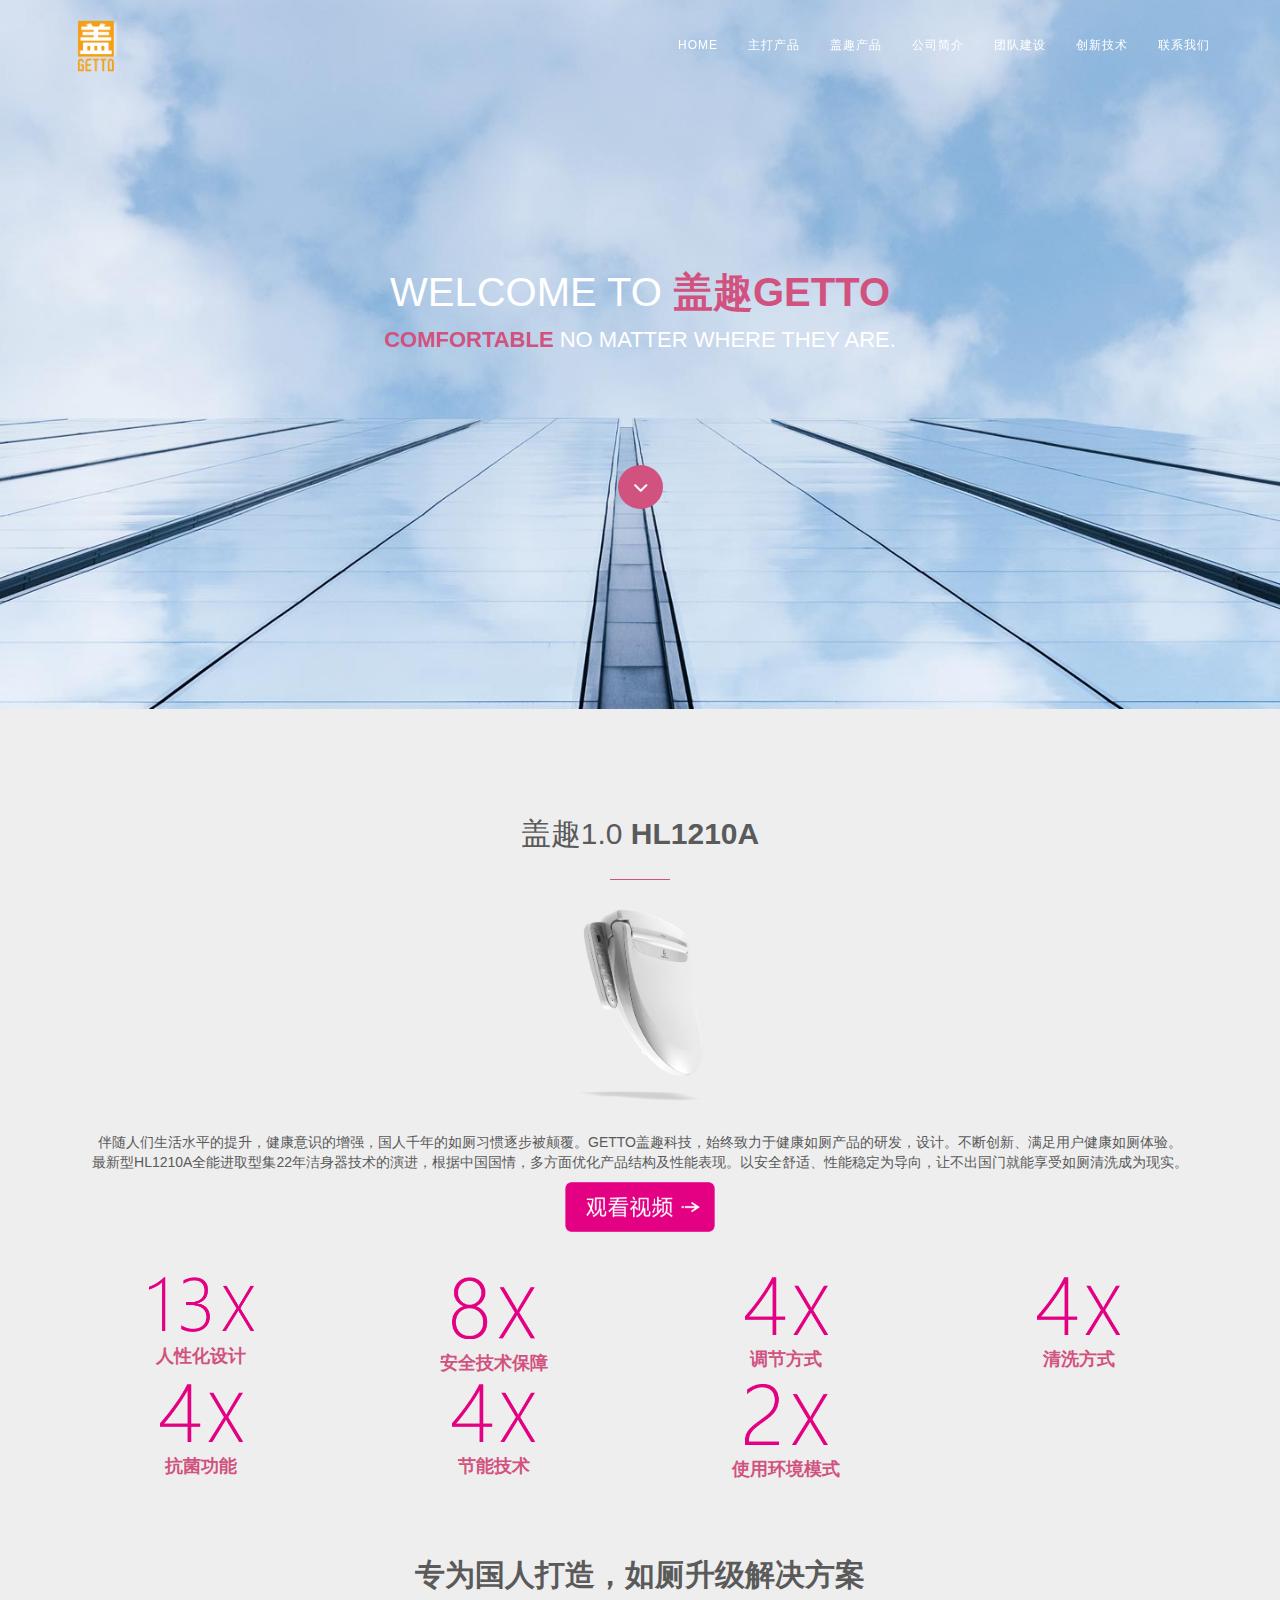
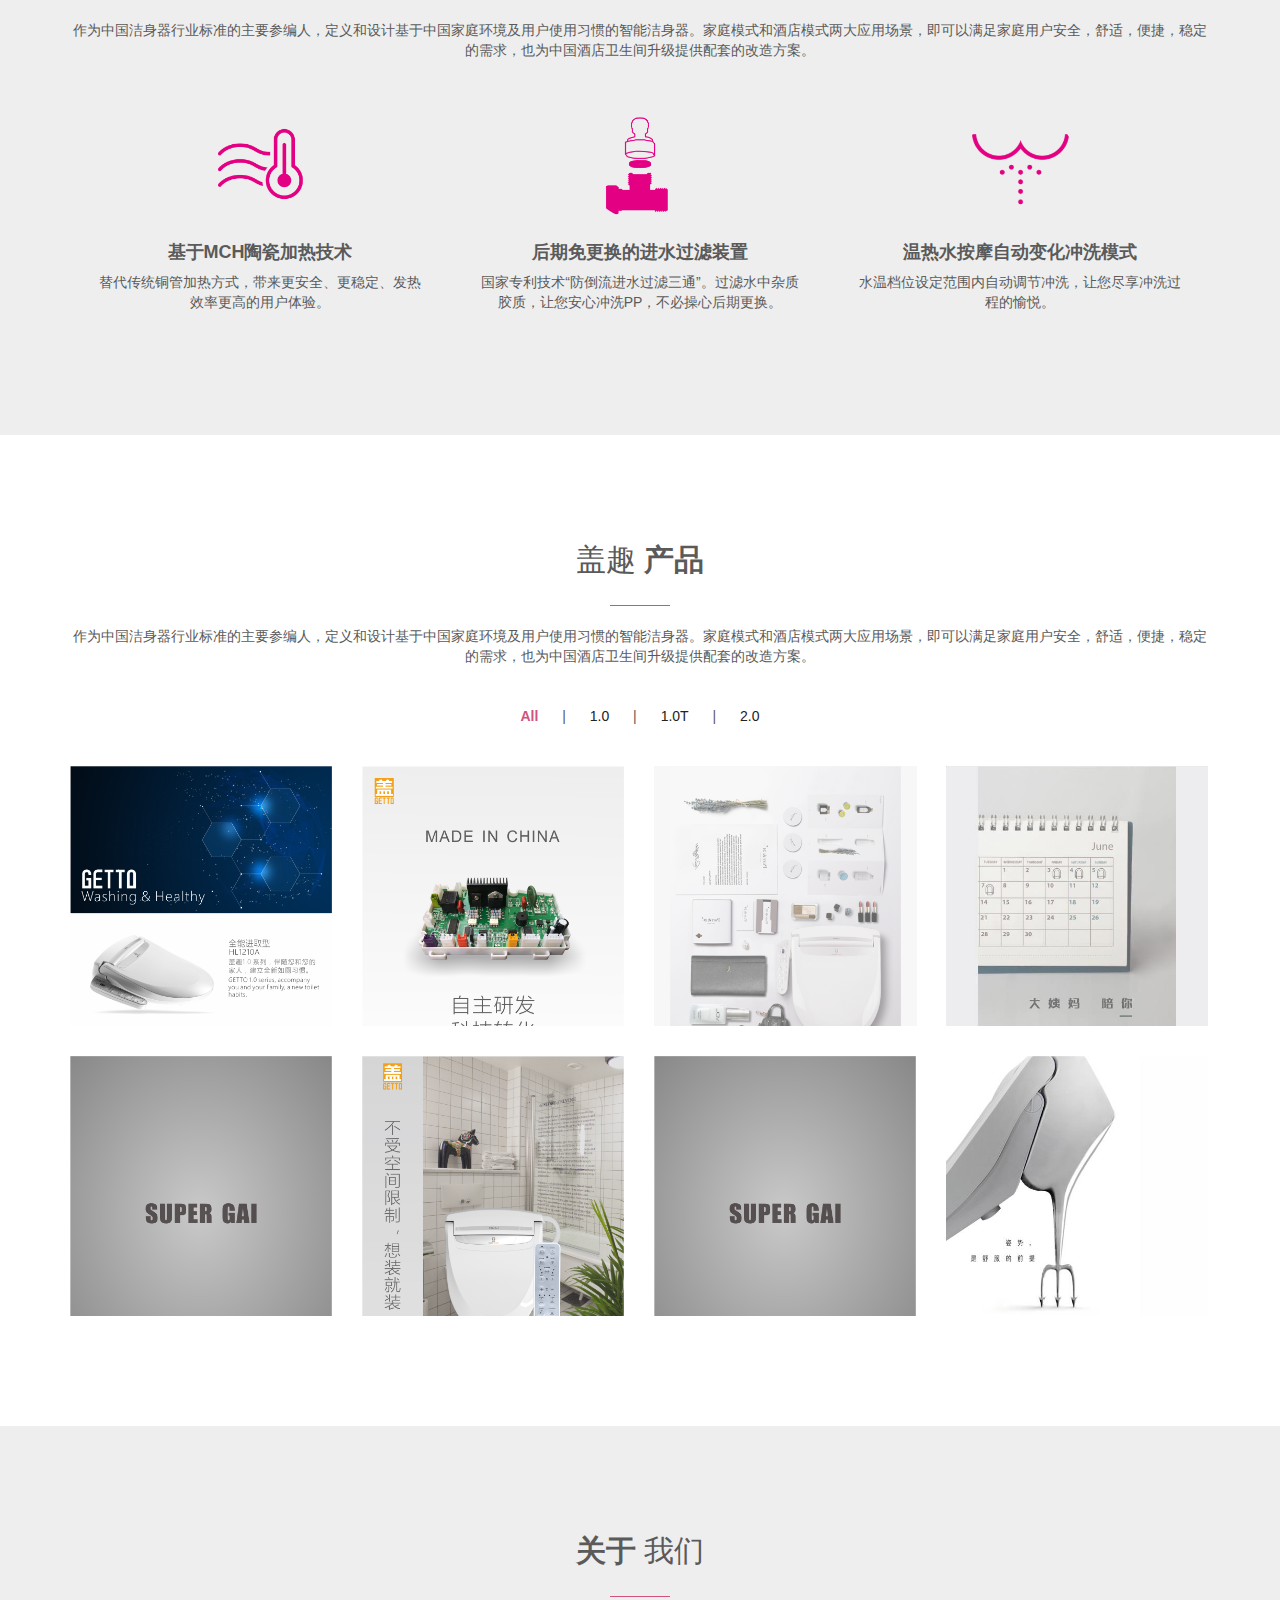
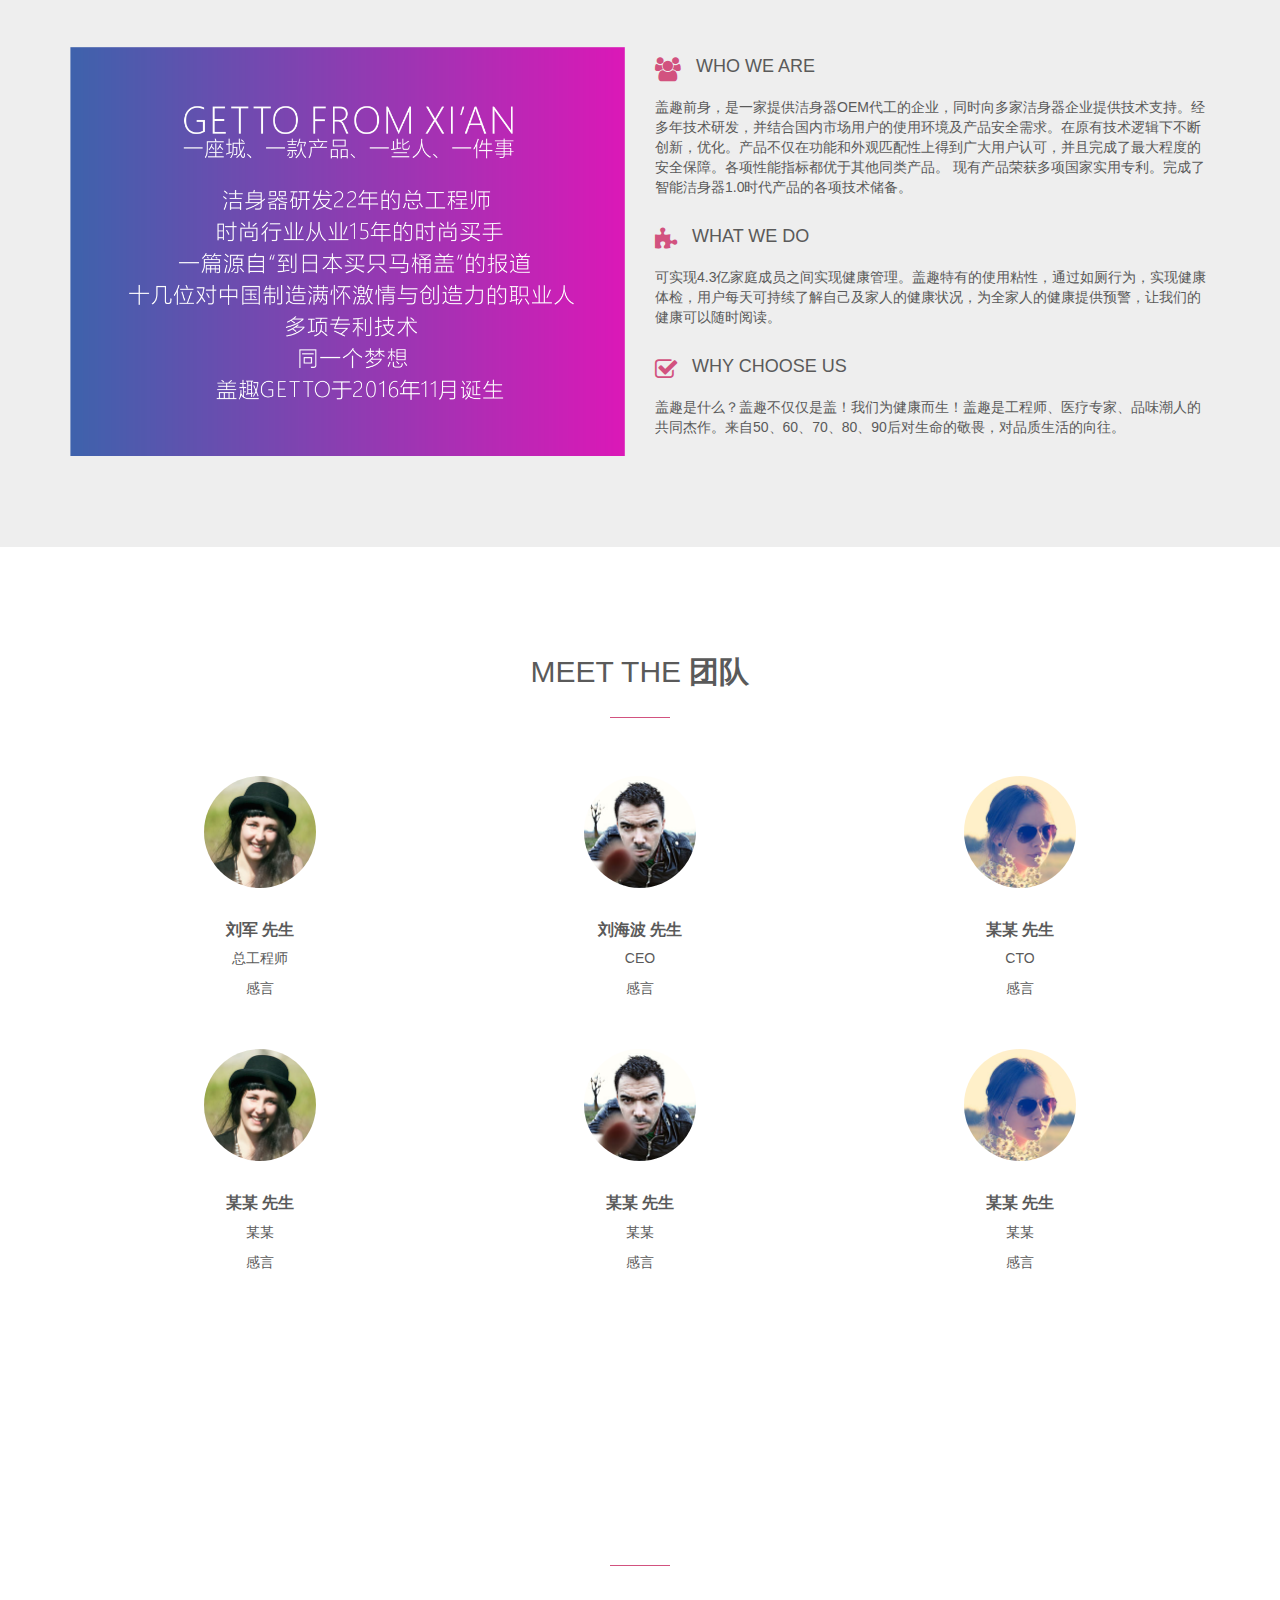
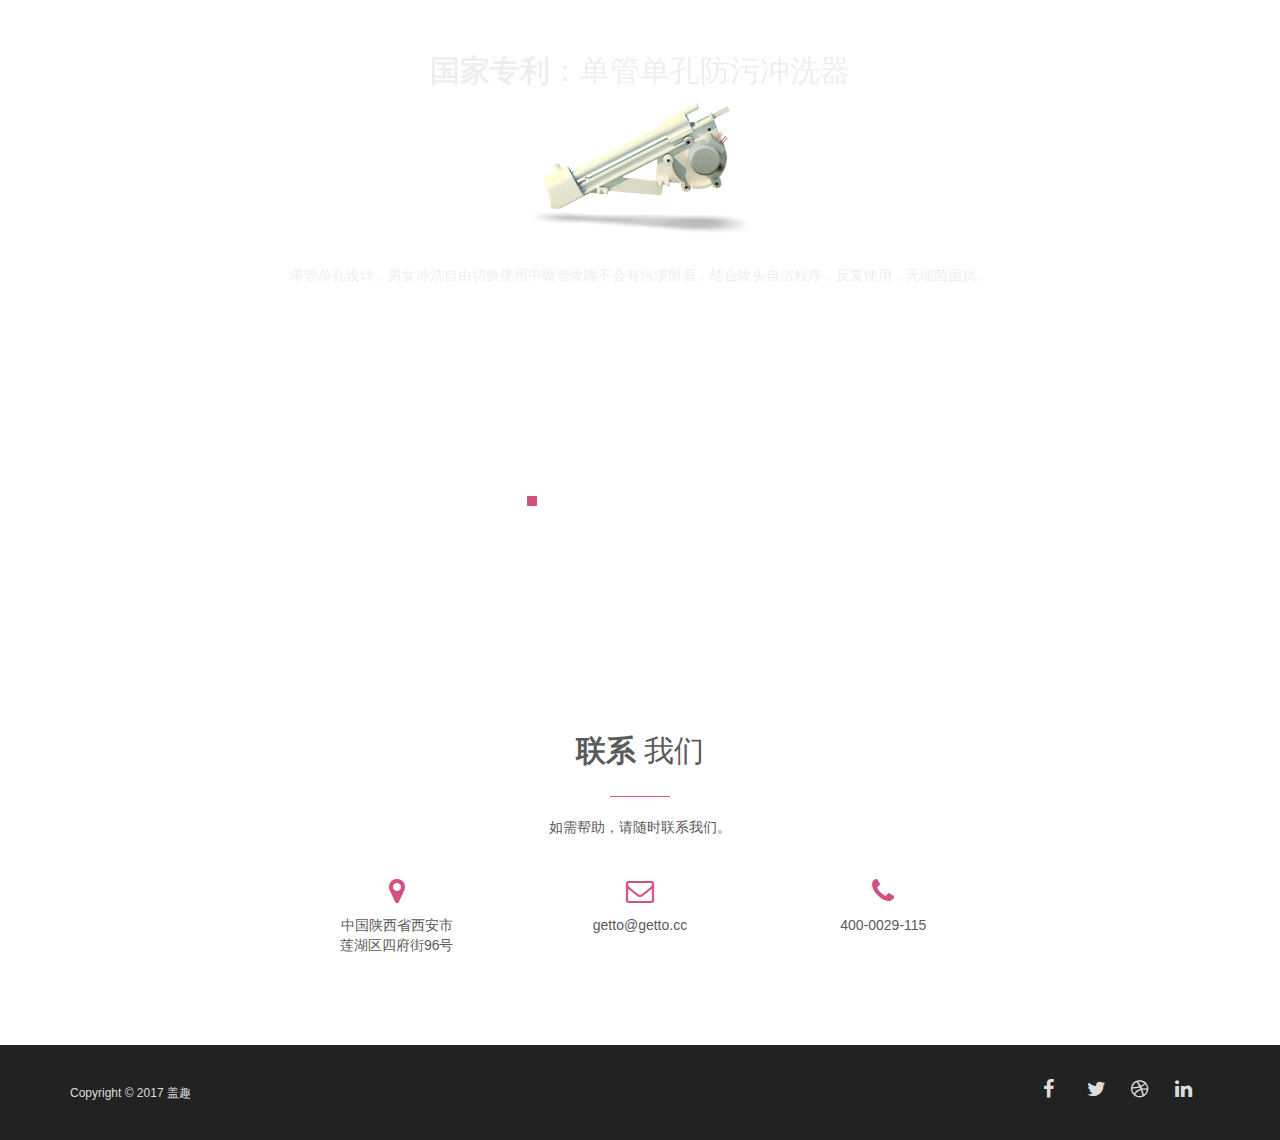
==== index.html @ 6293b96c "提交页面程序" ====
<!DOCTYPE html>
<html lang="en">
<head>
<meta charset="utf-8">
<meta name="viewport" content="width=device-width, initial-scale=1">
<title>盖趣GETTO</title>
<meta name="description" content="">
<meta name="author" content="">

<!-- Favicons
    ================================================== -->
<link rel="shortcut icon" href="img/favicon.ico" type="image/x-icon">
<link rel="apple-touch-icon" href="img/apple-touch-icon.png">
<link rel="apple-touch-icon" sizes="72x72" href="img/apple-touch-icon-72x72.png">
<link rel="apple-touch-icon" sizes="114x114" href="img/apple-touch-icon-114x114.png">

<!-- Bootstrap -->
<link rel="stylesheet" type="text/css"  href="css/bootstrap.css">
<link rel="stylesheet" type="text/css" href="fonts/font-awesome/css/font-awesome.css">

<!-- Slider
    ================================================== -->
<link href="css/owl.carousel.css" rel="stylesheet" media="screen">
<link href="css/owl.theme.css" rel="stylesheet" media="screen">

<!-- Stylesheet
    ================================================== -->
<link rel="stylesheet" type="text/css"  href="css/style.css">
<link rel="stylesheet" type="text/css" href="css/responsive.css">
<link rel="stylesheet" type="text/css" href="css/prettyPhoto.css">
<script type="text/javascript" src="js/modernizr.custom.js"></script>

<!-- HTML5 shim and Respond.js for IE8 support of HTML5 elements and media queries -->
<!-- WARNING: Respond.js doesn't work if you view the page via file:// -->
<!--[if lt IE 9]>
      <script src="https://oss.maxcdn.com/html5shiv/3.7.2/html5shiv.min.js"></script>
      <script src="https://oss.maxcdn.com/respond/1.4.2/respond.min.js"></script>
    <![endif]-->
</head>
<body>
<!-- Navigation
    ==========================================-->
<nav id="menu" class="navbar navbar-default navbar-fixed-top">
  <div class="container"> 
    <!-- Brand and toggle get grouped for better mobile display -->
    <div class="navbar-header">
      <button type="button" class="navbar-toggle collapsed" data-toggle="collapse" data-target="#bs-example-navbar-collapse-1"> <span class="sr-only">Toggle navigation</span> <span class="icon-bar"></span> <span class="icon-bar"></span> <span class="icon-bar"></span> </button>
      <a style="display:inline-block;" href="index.html"><img src="img/logo.png" class="img-responsive" height="60" width="56" ></a></div>
    
    <!-- Collect the nav links, forms, and other content for toggling -->
    <div class="collapse navbar-collapse" id="bs-example-navbar-collapse-1">
      <ul class="nav navbar-nav navbar-right">
        <li><a href="#home" class="page-scroll">Home</a></li>
        <li><a href="#services-section" class="page-scroll">主打产品</a></li>
        <li><a href="#works-section" class="page-scroll">盖趣产品</a></li>
        <li><a href="#about-section" class="page-scroll">公司简介</a></li>
        <li><a href="#team-section" class="page-scroll">团队建设</a></li>
        <li><a href="#testimonials-section" class="page-scroll">创新技术</a></li>
        <li><a href="#contact-section" class="page-scroll">联系我们</a></li>
      </ul>
    </div>
    <!-- /.navbar-collapse --> 
  </div>
  <!-- /.container-fluid --> 
</nav>

<!-- Header -->
<header class="text-center" name="home">
  <div class="intro-text">
    <h1>Welcome to <strong><span class="color">盖趣GETTO</span></strong></h1>
    <p><strong><span class="color">COMFORTABLE</span></strong> NO MATTER WHERE THEY ARE.</p>
    <a href="#services-section" class="fa fa-angle-down page-scroll"> </a> </div>
</header>

<!-- Services Section -->
<div id="services-section" class="text-center">
  <div class="container">
    <div class="section-title center">
      <h2>盖趣1.0 <strong>HL1210A</strong></h2>
      <hr>
      <img src="img/HL210A.png" style="text-align:center" width="150">
      <div class="clearfix"></div>
    </div>
    <div>
    <p>伴随人们生活水平的提升，健康意识的增强，国人千年的如厕习惯逐步被颠覆。GETTO盖趣科技，始终致力于健康如厕产品的研发，设计。不断创新、满足用户健康如厕体验。<br>最新型HL1210A全能进取型集22年洁身器技术的演进，根据中国国情，多方面优化产品结构及性能表现。以安全舒适、性能稳定为导向，让不出国门就能享受如厕清洗成为现实。
    </p>
    <a style="display:inline-block;" href="index.html"><img src="img/video.png" class="img-responsive" width="150" ></a>
    </div>
    <div class="space"></div>
    <div class="row">
      <div class="col-md-3 col-sm-6 col-xs-6 service">
        <a style="display:inline-block;" href="hl1210.html#humanized-section">
          <img src="img/point/13X.png" class="img-responsive"  height="100" width="105">
        </a>
        <h4 class="color"><strong>人性化设计</strong></h4>
      </div>
      <div class="col-md-3 col-sm-6 col-xs-6 service">
        <a style="display:inline-block;" href="hl1210.html#security-section">
          <img src="img/point/8X.png" class="img-responsive"  height="80" width="83">
        </a>
        <h4 class="color"><strong>安全技术保障</strong></h4>
      </div>
      <div class="col-md-3 col-sm-6 col-xs-6 service">
        <a style="display:inline-block;" href="hl1210.html#adjust-section">
          <img src="img/point/4X.png" class="img-responsive"  height="80" width="83">
        </a>
        <h4 class="color"><strong>调节方式</strong></h4>
      </div>
      <div class="col-md-3 col-sm-6 col-xs-6 service">
        <a style="display:inline-block;" href="hl1210.html#cleaning-section">
          <img src="img/point/4X.png" class="img-responsive"  height="80" width="83">
        </a>
        <h4 class="color"><strong>清洗方式</strong></h4>
      </div>
    </div>

    
    <div class="row">
      <div class="col-md-3 col-sm-6 col-xs-6 service">
        <a style="display:inline-block;" href="hl1210.html#antibacterial-section">
          <img src="img/point/4X.png" class="img-responsive"  height="80" width="83">
        </a>
        <h4 class="color"><strong>抗菌功能</strong></h4>
      </div>
      <div class="col-md-3 col-sm-6 col-xs-6 service">
        <a style="display:inline-block;" href="hl1210.html#conservation-section">
          <img src="img/point/4X.png" class="img-responsive"  height="80" width="83">
        </a>
        <h4 class="color"><strong>节能技术</strong></h4>
      </div>
      <div class="col-md-3 col-sm-6 col-xs-6 service">
        <a style="display:inline-block;" href="hl1210.html#use-section">
          <img src="img/point/2X.png" class="img-responsive"  height="80" width="83">
        </a>
        <h4 class="color"><strong>使用环境模式</strong></h4>
      </div>      
    </div>

    <div class="space"></div>
    <div class="section-title center">
      <h2><strong>专为国人打造，如厕升级解决方案</strong></h2>
      <div class="clearfix"></div>
      <p>作为中国洁身器行业标准的主要参编人，定义和设计基于中国家庭环境及用户使用习惯的智能洁身器。家庭模式和酒店模式两大应用场景，即可以满足家庭用户安全，舒适，便捷，稳定的需求，也为中国酒店卫生间升级提供配套的改造方案。</p>
    </div>
    
    <div id="row">
      <div class="col-md-4 col-sm-6 team">
        <div class="thumbnail"> <img src="img/jiare.png" alt="..." class="img-circle team-img">
          <div class="caption">
            <h4><strong>基于MCH陶瓷加热技术</strong></h4>
        <p>替代传统铜管加热方式，带来更安全、更稳定、发热效率更高的用户体验。</p>
          </div>
        </div>
      </div>
      <div class="col-md-4 col-sm-6 team">
        <div class="thumbnail"> <img src="img/santong.png" alt="..." class="img-circle team-img">
          <div class="caption">
            <h4><strong>后期免更换的进水过滤装置</strong></h4>
        <p>国家专利技术“防倒流进水过滤三通”。过滤水中杂质胶质，让您安心冲洗PP，不必操心后期更换。</p>
          </div>
        </div>
      </div>
      <div class="col-md-4 col-sm-6 team">
        <div class="thumbnail"> <img src="img/qingxi.png" alt="..." class="img-circle team-img">
          <div class="caption">
            <h4><strong>温热水按摩自动变化冲洗模式</strong></h4>
        <p>水温档位设定范围内自动调节冲洗，让您尽享冲洗过程的愉悦。</p>
          </div>
        </div>
      </div>      
    </div>

  </div>
</div>
<!-- Portfolio Section -->
<div id="works-section">
  <div class="container"> <!-- Container -->
    <div class="section-title text-center center">
      <h2>盖趣 <strong>产品</strong></h2>
      <hr>
      <div class="clearfix"></div>
      <p>作为中国洁身器行业标准的主要参编人，定义和设计基于中国家庭环境及用户使用习惯的智能洁身器。家庭模式和酒店模式两大应用场景，即可以满足家庭用户安全，舒适，便捷，稳定的需求，也为中国酒店卫生间升级提供配套的改造方案。</p>
    </div>
    <div class="categories">
      <ul class="cat">
        <li>
          <ol class="type">
            <li><a href="#" data-filter="*" class="active">All</a></li>
            <li><a href="#" data-filter=".web">1.0</a></li>
            <li><a href="#" data-filter=".app">1.0T</a></li>
            <li><a href="#" data-filter=".branding">2.0</a></li>
          </ol>
        </li>
      </ul>
      <div class="clearfix"></div>
    </div>
    <div class="row">
      <div class="portfolio-items">
        <div class="col-sm-6 col-md-3 col-lg-3 web">
          <a href="hl1210.html">
          <div class="portfolio-item">
            <div class="hover-bg">             
              <div class="hover-text">
                <h4>HL1210A</h4>
                <small>GETTO</small>
                <div class="clearfix"></div>
                <img src="img/more.png" alt="..."></div>
              <img src="img/portfolio/hl1210a.png" class="img-responsive" alt="Project Title"> </div>
          </div>
          </a>
        </div>
        <div class="col-sm-6 col-md-3 col-lg-3 web">
          <a href="1t.html">
          <div class="portfolio-item">
            <div class="hover-bg">
              <div class="hover-text">
                <h4>1.0T</h4>
                <small>GETTO</small>
                <div class="clearfix"></div>
                <img src="img/more.png" alt="..."></div>
              <img src="img/portfolio/1t.png" class="img-responsive" alt="Project Title"></div>
          </div>
          </a>
        </div>
        <div class="col-sm-6 col-md-3 col-lg-3 web">
          <a href="hl1210.html">
          <div class="portfolio-item">
            <div class="hover-bg"> 
              <div class="hover-text">
                <h4>HL1210A</h4>
                <small>GETTO</small>
                <div class="clearfix"></div>
                <img src="img/more.png" alt="..."></div>
              <img src="img/portfolio/HL1210A1.png" class="img-responsive" alt="Project Title"></a></div>
          </div>
        </a>
        </div>
        <div class="col-sm-6 col-md-3 col-lg-3 web">
          <a href="hl1210.html">
          <div class="portfolio-item">
            <div class="hover-bg">
              <div class="hover-text">
                <h4>HL1210A</h4>
                <small>GETTO</small>
                <div class="clearfix"></div>
                <img src="img/more.png" alt="..."></div>
              <img src="img/portfolio/HL1210A2.png" class="img-responsive" alt="Project Title"></div>
          </div>
        </a>
        </div>
        <div class="col-sm-6 col-md-3 col-lg-3 app">
          <a href="1t.html">
          <div class="portfolio-item">
            <div class="hover-bg">
              <div class="hover-text">
                <h4>1.0T</h4>
                <small>GETTO</small>
                <div class="clearfix"></div>
                <img src="img/more.png" alt="..."></div>
              <img src="img/portfolio/3P.png" class="img-responsive" alt="Project Title"></div>
          </div>
          </a>
        </div>
        <div class="col-sm-6 col-md-3 col-lg-3 web">
          <a href="hl1210.html">
          <div class="portfolio-item">
            <div class="hover-bg">
              <div class="hover-text">
                <h4>HL1210X</h4>
                <small>GETTO</small>
                <div class="clearfix"></div>
                <img src="img/more.png" alt="..."></div>
              <img src="img/portfolio/hl1210x.png" class="img-responsive" alt="Project Title"></div>
          </div>
          </a>
        </div>
        <div class="col-sm-6 col-md-3 col-lg-3 branding app">
          <div class="portfolio-item">
            <div class="hover-bg"> <a href="img/portfolio/3P.png" rel="prettyPhoto">
              <div class="hover-text">
                <h4>2.0</h4>
                <small>GETTO</small>
                <div class="clearfix"></div>
                <img src="img/more.png" alt="..."></div>
              <img src="img/portfolio/3P.png" class="img-responsive" alt="Project Title"></a></div>
          </div>
        </div>
        <div class="col-sm-6 col-md-3 col-lg-3 web">
          <a href="hl1210.html">
          <div class="portfolio-item">
            <div class="hover-bg">
              <div class="hover-text">
                <h4>HL1210A</h4>
                <small>GETTO</small>
                <div class="clearfix"></div>
                <img src="img/more.png" alt="..."></div>
              <img src="img/portfolio/HL1210A3.png" class="img-responsive" alt="Project Title"></div>
          </div>
          </a>
        </div>
      </div>
    </div>
  </div>
</div>
<!-- About Section -->
<div id="about-section">
  <div class="container">
    <div class="section-title text-center center">
      <h2><strong>关于</strong> 我们</h2>
      <hr>
      <div class="clearfix"></div>
    </div>
    <div class="row">
      <div class="col-md-6"> <img src="img/about1.png" class="img-responsive"> </div>
      <div class="col-md-6">
        <div class="about-text"> <i class="fa fa-users"></i>
          <h4>Who We Are</h4>
          <p>盖趣前身，是一家提供洁身器OEM代工的企业，同时向多家洁身器企业提供技术支持。经多年技术研发，并结合国内市场用户的使用环境及产品安全需求。在原有技术逻辑下不断创新，优化。产品不仅在功能和外观匹配性上得到广大用户认可，并且完成了最大程度的安全保障。各项性能指标都优于其他同类产品。
      现有产品荣获多项国家实用专利。完成了智能洁身器1.0时代产品的各项技术储备。</p>
          <i class="fa fa-puzzle-piece"></i>
          <h4>What We Do</h4>
          <p>可实现4.3亿家庭成员之间实现健康管理。盖趣特有的使用粘性，通过如厕行为，实现健康体检，用户每天可持续了解自己及家人的健康状况，为全家人的健康提供预警，让我们的健康可以随时阅读。</p>
          <i class="fa fa-check-square-o"></i>
          <h4>Why Choose Us</h4>
          <p>盖趣是什么？盖趣不仅仅是盖！我们为健康而生！盖趣是工程师、医疗专家、品味潮人的共同杰作。来自50、60、70、80、90后对生命的敬畏，对品质生活的向往。</p>
        </div>
      </div>
    </div>
  </div>
</div>

<!-- Team Section -->
<div id="team-section" class="text-center">
  <div class="container">
    <div class="section-title center">
      <h2>Meet the <strong>团队</strong></h2>
      <hr>
    </div>
    <div id="row">
      <div class="col-md-4 col-sm-6 team">
        <div class="thumbnail"> <img src="img/team/01.jpg" alt="..." class="img-circle team-img">
          <div class="caption">
            <h3>刘军 先生</h3>
            <p>总工程师</p>
            <p>感言</p>
          </div>
        </div>
      </div>
      <div class="col-md-4 col-sm-6 team">
        <div class="thumbnail"> <img src="img/team/02.jpg" alt="..." class="img-circle team-img">
          <div class="caption">
            <h3>刘海波 先生</h3>
            <p>CEO</p>
            <p>感言</p>
          </div>
        </div>
      </div>
      <div class="col-md-4 col-sm-6 team">
        <div class="thumbnail"> <img src="img/team/03.jpg" alt="..." class="img-circle team-img">
          <div class="caption">
            <h3>某某 先生</h3>
            <p>CTO</p>
            <p>感言</p>
          </div>
        </div>
      </div>
    </div>


    <div id="row">
      <div class="col-md-4 col-sm-6 team">
        <div class="thumbnail"> <img src="img/team/01.jpg" alt="..." class="img-circle team-img">
          <div class="caption">
            <h3>某某 先生</h3>
            <p>某某</p>
            <p>感言</p>
          </div>
        </div>
      </div>
      <div class="col-md-4 col-sm-6 team">
        <div class="thumbnail"> <img src="img/team/02.jpg" alt="..." class="img-circle team-img">
          <div class="caption">
            <h3>某某 先生</h3>
            <p>某某</p>
            <p>感言</p>
          </div>
        </div>
      </div>
      <div class="col-md-4 col-sm-6 team">
        <div class="thumbnail"> <img src="img/team/03.jpg" alt="..." class="img-circle team-img">
          <div class="caption">
            <h3>某某 先生</h3>
            <p>某某</p>
            <p>感言</p>
          </div>
        </div>
      </div>
    </div>

  </div>
</div>

<!-- Testimonials Section -->
<div id="testimonials-section" class="text-center">
  <div class="container">
    <div class="section-title center">
      <h2><strong>创新技术</strong></h2>
      <hr>
    </div>
    <div class="row">
      <div class="col-md-8 col-md-offset-2">
        <div id="testimonial" class="owl-carousel owl-theme">
          <div class="item">
            <h2><strong>国家专利</strong>：单管单孔防污冲洗器</h2>
            <img src="img/tech/tech1.png" style="text-align:center" width="250">
            <p>单管单孔设计，男女冲洗自由切换使用中喷管喷嘴不会有污渍附着，结合喷头自洁程序，反复使用，无细菌困扰。</p>
          </div>
          <div class="item">
            <h2><strong>国家专利</strong>：吸热式暖风吹干控制单元</h2>
            <img src="img/tech/tech2.png" style="text-align:center" width="250">
            <p>替代传统故热式吹风方式，出风更温和，结构更安全，风道内不带电荣获国家实用新型专利。</p>
          </div>
          <div class="item">
            <h2>12V低压电磁阀控制单元</h2>
            <img src="img/tech/tech3.png" style="text-align:center" width="250">
            <p>为了安全盖趣考虑更多，采用12V低压电磁阀，有效降低水中电流，多重保障，只为您的使用安全。</p>
          </div>
          <div class="item">
            <h2>三防微电脑控制主板</h2>
            <img src="img/tech/tech4.png" style="text-align:center" width="250">
            <p>机器灌胶，即使长期在潮湿恶劣的环境中工作，也能发挥自如。三防：防水、防潮、防漏电。</p>
          </div>
          <div class="item">
            <h2>气泵增压控制模块</h2>
            <img src="img/tech/tech5.png" style="text-align:center" width="250">
            <p>四档水压状态，水中加气，增大冲洗压力，同时降低水流量，耗电量。测试结果，气泵增压模块即可以达到国家使用标准，同时有效降低水电能耗达到30%。</p>
          </div>
          <div class="item">
            <h2><strong>国家专利</strong>：防倒流过滤三通</h2>
            <img src="img/tech/tech6.png" style="text-align:center" width="250">
            <p>有效过滤水中杂质、胶质，有效保护电磁阀正常运转。循环使用，后期无须更换。替代过滤棒，用户使用更省心，省钱。</p>
          </div>
          <div class="item">
            <h2>采用国际先进水平，MCH陶瓷加热技术</h2>
            <img src="img/tech/tech7.png" style="text-align:center" width="250">
            <p>MCH陶瓷加热片，比铜管更安全，发热效率高，通过程序控制，在不附和使用条件下，自动保护，完全避免了因加热组件带来的安全隐患。出水更稳定，可以满足家庭成员，不间断使用。</p>
          </div>
          <div class="item">
            <h2>防电墙技术应用于盖趣</h2>
            <img src="img/tech/tech8.png" style="text-align:center" width="250">
            <p>采用成熟的防电墙技术，更有效保障水中电流过大问题。盖趣坚持安全保障才是产品使用第一标准。</p>
          </div>
          <div class="item">
            <h2>盖趣达到IPX4级防水</h2>
            <img src="img/tech/tech9.png" style="text-align:center" width="250">
            <p>经过防溅喷淋实验。盖趣经得起挑剔的目光，经得起水花四溅。</p>
          </div>
          <div class="item">
            <h2>智能节电模式</h2>
            <img src="img/tech/tech10.png" style="text-align:center" width="250">
            <p>用完就走，待机20分钟，自动关机。冲洗过程2分钟自动停止，如果还想继续，重新启动冲洗功能，保证小朋友的破坏力可以得到有效控制。吹风过程3分钟自动停止，不建议过长时间持续使用，容易造成低温烫伤。带有智能节电模式的马桶盖才是真智能马桶盖。没有这个功能的叫电子坐便器。</p>
          </div>
        </div>
      </div>
    </div>
  </div>
</div>

<!-- Contact Section -->
<div id="contact-section" class="text-center">
  <div class="container">
    <div class="section-title center">
      <h2><strong>联系</strong> 我们</h2>
      <hr>
      <p>如需帮助，请随时联系我们。</p>
    </div>
    <div class="col-md-8 col-md-offset-2">
      <div class="col-md-4"> <i class="fa fa-map-marker fa-2x"></i>
        <p>中国陕西省西安市<br>
          莲湖区四府街96号</p>
      </div>
      <div class="col-md-4"> <i class="fa fa-envelope-o fa-2x"></i>
        <p>getto@getto.cc</p>
      </div>
      <div class="col-md-4"> <i class="fa fa-phone fa-2x"></i>
        <p>400-0029-115</p>
      </div>
      <hr>
      <div class="clearfix"></div>
    </div>
    
  </div>
</div>
</div>
<nav id="footer">
  <div class="container">
    <div class="pull-left fnav">
      <p>Copyright &copy; 2017 盖趣</p>
    </div>
    <div class="pull-right fnav">
      <ul class="footer-social">
        <li><a href="#"><i class="fa fa-facebook"></i></a></li>
        <li><a href="#"><i class="fa fa-twitter"></i></a></li>
        <li><a href="#"><i class="fa fa-dribbble"></i></a></li>
        <li><a href="#"><i class="fa fa-linkedin"></i></a></li>
      </ul>
    </div>
  </div>
</nav>

<!-- jQuery (necessary for Bootstrap's JavaScript plugins) --> 
<!-- <script src="http://ajax.useso.com/ajax/libs/jquery/1.11.1/jquery.min.js"></script>  -->
<script type="text/javascript" src="js/jquery.1.11.1.js"></script> 
<!-- Include all compiled plugins (below), or include individual files as needed --> 
<script type="text/javascript" src="js/bootstrap.js"></script> 
<script type="text/javascript" src="js/SmoothScroll.js"></script> 
<script type="text/javascript" src="js/jquery.prettyPhoto.js"></script> 
<script type="text/javascript" src="js/jquery.isotope.js"></script> 
<script src="js/owl.carousel.js"></script> 

<!-- Javascripts
    ================================================== --> 
<script type="text/javascript" src="js/main.js"></script>
</body>
</html>
---- css/style.css ----
body, html {
	font-family: "lucida grande", "lucida sans unicode", lucida, helvetica, "Hiragino Sans GB", "Microsoft YaHei", "WenQuanYi Micro Hei", sans-serif;
	text-rendering: optimizeLegibility !important;
	-webkit-font-smoothing: antialiased !important;
	color: #5a5a5a;
}
h1 {
}
h1 strong {
	font-weight: 900;
}
h2 {
	text-transform: uppercase;
	line-height: 30px;
	margin: 0;
}
h3 {
	font-size: 16px;
	font-weight: 700;
}
h4 {
	text-transform: uppercase;
}
h5 {
	text-transform: uppercase;
	font-weight: 700;
	line-height: 20px;
}
p {
	font-family: 'Open Sans', sans-serif;
}
p.intro {
	font-size: 16px;
	margin: 12px 0 0;
	line-height: 24px;
	font-family: 'Open Sans', sans-serif;
}
a {
	color: #D2527F
}
a:hover, a:focus {
	text-decoration: none;
	color: #9D3D5F;
}
.clearfix:after {
	visibility: hidden;
	display: block;
	font-size: 0;
	content: " ";
	clear: both;
	height: 0;
}
.clearfix {
	display: inline-block;
}
* html .clearfix {
	height: 1%;
}
.clearfix {
	display: block;
}
ul, ol {
	padding: 0;
	webkit-padding: 0;
	moz-padding: 0;
}
/* Navigation */
#menu {
	padding: 20px;
	transition: all 0.8s;
}
#menu.navbar-default {
	background-color: rgba(248, 248, 248, 0);
	border-color: rgba(231, 231, 231, 0);
}
#menu a.navbar-brand {
	text-transform: uppercase;
	font-size: 22px;
	color: #fff;
	font-weight: 900;
}
#menu.navbar-default .navbar-nav > li > a {
	text-transform: uppercase;
	color: #FFF;
	font-size: 12px;
	letter-spacing: 1px;
}
#menu.navbar-default .navbar-nav > li > a:hover {
	color: #D2527F;
}
.on {
	background-color: #222222 !important;
	padding: 0 !important;
}
.navbar-default .navbar-nav > .active > a, .navbar-default .navbar-nav > .active > a:hover, .navbar-default .navbar-nav > .active > a:focus {
	color: #D2527F !important;
	background-color: transparent;
	font-weight: 700;
}
.navbar-toggle {
	border-radius: 0;
}
.navbar-default .navbar-toggle:hover, .navbar-default .navbar-toggle:focus {
	background-color: #D2527F;
	border-color: #D2527F;
}
.navbar-default .navbar-toggle:hover>.icon-bar {
	background-color: #FFF;
}
/* Home Style */
header {
	background: url(../img/header-bg.jpg) no-repeat bottom center fixed;
	background-size: cover;
	color: #cfcfcf;
	position: relative;
	height: 100%;
}

.project-header {
	background: url(../img/single/bg.png) no-repeat bottom center fixed;
	background-size: cover;
	color: #cfcfcf;
	position: relative;
	height: 100%;
}

.t-header {
	
	background-color: #eee;
	position: relative;
	height: 100%;
}

header p {
	color: #ffffff;
	font-size: 22px;
}
.intro-text {
	position: relative;
	padding-top: 250px;
	padding-right: 0;
	padding-left: 0;
	padding-bottom: 200px;
}
.intro-text H1 {
	font-size: 40px;
	text-transform: uppercase;
	color: #fff;
}
.color {
	color: #D2527F;
}
a.fa.fa-angle-down {
	padding: 10px 15px;
	color: #fff;
	font-size: 24px;
	margin-top: 100px;
	border: 0px solid #E74C3C;
	transition: all 0.5s;
	border-radius: 50%;
	background-color: #D2527F;
}
a.fa.fa-angle-down:hover {
	background: #9D3D5F;
}
/* About Section */
#about-section {
	padding: 80px 0;
	background-color: #eee;
}
#about-section i {
	float: left;
	display: block;
	margin-right: 15px;
	color: #D2527F;
	font-size: 24px;
}
#about-section p {
	margin-top: 20px;
	margin-bottom: 30px;
}
/* Team Section */
#team-section {
	padding: 80px 0;
}
.section-title.center {
	padding: 30px 0;
}
.section-title h2, .section-title.center h2 {
	font-weight: 400;
	margin-bottom: 30px;
}
.section-title.center hr {
	height: 1px;
	width: 60px;
	text-align: center;
	position: relative;
	background: #D2527F;
	border: 0;
}
#team-section .item {
	padding: 0;
	margin: 15px;
	text-align: center;
}
img.img-circle.team-img {
	width: 120px;
	height: 120px;
	border: 4px solid transparent;
	transition: all 0.5s;
}
#team-section .team .thumbnail:hover>img.img-circle.team-img {
	border: 4px solid #D2527F;
	font-size: medium;
}
#team-section .thumbnail {
	background: transparent;
	border: 0;
}
#team-section .thumbnail .caption {
	padding: 9px;
	color: #5a5a5a;
}

#humanized-section {
	padding: 80px 0;
	background-color: #eee;
}

#humanized-section .item {
	padding: 0;
	margin: 15px;
	text-align: center;
}
img.img-circle.team-img {
	width: 120px;
	height: 120px;
	border: 4px solid transparent;
	transition: all 0.5s;
}
#humanized-section .team .thumbnail:hover>img.img-circle.team-img {
	border: 4px solid #D2527F;
	font-size: medium;
}
#humanized-section .thumbnail {
	background: transparent;
	border: 0;
}
#humanized-section .thumbnail .caption {
	padding: 9px;
	color: #5a5a5a;
}

.owl-theme .owl-controls .owl-page span {
	display: block;
	width: 10px;
	height: 10px;
	margin: 5px 7px;
	filter: Alpha(Opacity=1);
	opacity: 1;
	-webkit-border-radius: 0;
	-moz-border-radius: 20px;
	border-radius: 0;
	background: #FFFFFF;
	transition: all 0.5s;
}
.owl-theme .owl-controls .owl-page.active span, .owl-theme .owl-controls.clickable .owl-page:hover span {
	filter: Alpha(Opacity=100);
	opacity: 1;
	background: #D2527F;
}
.owl-theme .owl-controls .owl-page.active span {
	background: #D2527F;
}
.copyrights{text-indent:-9999px;height:0;line-height:0;font-size:0;overflow:hidden;}
/* Services Section */
#services-section {
	padding: 80px 0;
	background-color: #eee;
}
.space {
	margin-top: 40px;
}
#services-section i.fa {
	font-size: 40px;
	border: 2px solid #fff;
	width: 100px;
	height: 100px;
	padding: 27px 25px;
	margin-bottom: 10px;
	border-radius: 50%;
	transition: all 0.5s;
	color: #D2527F;
}
#services-section i.fa.fa-mobile {
	font-size: 50px;
	padding: 20px 25px;
}

#services-section .team .thumbnail:hover>img.img-circle.team-img {
	border: 4px solid #D2527F;
	font-size: medium;
}

#services-section .thumbnail {
	background: transparent;
	border: 0;
}

#services-section .thumbnail .caption {
	padding: 9px;
	color: #5a5a5a;
}

#services-section .service:hover>i.fa {
	border: 2px solid #D2527F;
	background: #D2527F;
	color: #ffffff;
}

/* Security Section */
#security-section {
	padding: 80px 0;
}
.space {
	margin-top: 40px;
}
#security-section i.fa {
	font-size: 40px;
	border: 2px solid #fff;
	width: 100px;
	height: 100px;
	padding: 27px 25px;
	margin-bottom: 10px;
	border-radius: 50%;
	transition: all 0.5s;
	color: #D2527F;
}
#security-section i.fa.fa-mobile {
	font-size: 50px;
	padding: 20px 25px;
}
#security-section .service:hover>i.fa {
	border: 2px solid #D2527F;
	background: #D2527F;
	color: #ffffff;
}

/* conservation Section */
#conservation-section {
	padding: 80px 0;
	background-color: #eee;

}
.space {
	margin-top: 40px;
}
#conservation-section i.fa {
	font-size: 40px;
	border: 2px solid #fff;
	width: 100px;
	height: 100px;
	padding: 27px 25px;
	margin-bottom: 10px;
	border-radius: 50%;
	transition: all 0.5s;
	color: #D2527F;
}
#conservation-section i.fa.fa-mobile {
	font-size: 50px;
	padding: 20px 25px;
}
#conservation-section .service:hover>i.fa {
	border: 2px solid #D2527F;
	background: #D2527F;
	color: #ffffff;
}

/* antibacterial Section */
#antibacterial-section {
	padding: 80px 0;
}
.space {
	margin-top: 40px;
}
#antibacterial-section i.fa {
	font-size: 40px;
	border: 2px solid #fff;
	width: 100px;
	height: 100px;
	padding: 27px 25px;
	margin-bottom: 10px;
	border-radius: 50%;
	transition: all 0.5s;
	color: #D2527F;
}
#antibacterial-section i.fa.fa-mobile {
	font-size: 50px;
	padding: 20px 25px;
}
#antibacterial-section .service:hover>i.fa {
	border: 2px solid #D2527F;
	background: #D2527F;
	color: #ffffff;
}

#antibacterial-section .team .thumbnail:hover>img.img-circle.team-img {
	border: 4px solid #D2527F;
	font-size: medium;
}

#antibacterial-section .thumbnail {
	background: transparent;
	border: 0;
}

#antibacterial-section .thumbnail .caption {
	padding: 9px;
	color: #5a5a5a;
}

/* cleaning Section */
#cleaning-section {
	padding: 80px 0;
	background-color: #eee;
}
.space {
	margin-top: 40px;
}
#cleaning-section i.fa {
	font-size: 40px;
	border: 2px solid #fff;
	width: 100px;
	height: 100px;
	padding: 27px 25px;
	margin-bottom: 10px;
	border-radius: 50%;
	transition: all 0.5s;
	color: #D2527F;
}
#cleaning-section i.fa.fa-mobile {
	font-size: 50px;
	padding: 20px 25px;
}
#cleaning-section .service:hover>i.fa {
	border: 2px solid #D2527F;
	background: #D2527F;
	color: #ffffff;
}

#cleaning-section .team .thumbnail:hover>img.img-circle.team-img {
	border: 4px solid #D2527F;
	font-size: medium;
}

#cleaning-section .thumbnail {
	background: transparent;
	border: 0;
}

#cleaning-section .thumbnail .caption {
	padding: 9px;
	color: #5a5a5a;
}


/* adjust Section */
#adjust-section {
	padding: 80px 0;
}
.space {
	margin-top: 40px;
}
#adjust-section i.fa {
	font-size: 40px;
	border: 2px solid #fff;
	width: 100px;
	height: 100px;
	padding: 27px 25px;
	margin-bottom: 10px;
	border-radius: 50%;
	transition: all 0.5s;
	color: #D2527F;
}
#adjust-section i.fa.fa-mobile {
	font-size: 50px;
	padding: 20px 25px;
}
#adjust-section .service:hover>i.fa {
	border: 2px solid #D2527F;
	background: #D2527F;
	color: #ffffff;
}

#adjust-section .team .thumbnail:hover>img.img-circle.team-img {
	border: 4px solid #D2527F;
	font-size: medium;
}

#adjust-section .thumbnail {
	background: transparent;
	border: 0;
}

#adjust-section .thumbnail .caption {
	padding: 9px;
	color: #5a5a5a;
}

/* use Section */
#use-section {
	padding: 80px 0;
	background-color: #eee;
}
.space {
	margin-top: 40px;
}
#use-section i.fa {
	font-size: 40px;
	border: 2px solid #fff;
	width: 100px;
	height: 100px;
	padding: 27px 25px;
	margin-bottom: 10px;
	border-radius: 50%;
	transition: all 0.5s;
	color: #D2527F;
}
#use-section i.fa.fa-mobile {
	font-size: 50px;
	padding: 20px 25px;
}
#use-section .service:hover>i.fa {
	border: 2px solid #D2527F;
	background: #D2527F;
	color: #ffffff;
}

/* Infos Section */
#infos-section {
	padding: 80px 0;
	
}
.space {
	margin-top: 40px;
}
#infos-section i.fa {
	font-size: 40px;
	border: 2px solid #fff;
	width: 100px;
	height: 100px;
	padding: 27px 25px;
	margin-bottom: 10px;
	border-radius: 50%;
	transition: all 0.5s;
	color: #D2527F;
}
#infos-section i.fa.fa-mobile {
	font-size: 50px;
	padding: 20px 25px;
}
#infos-section .service:hover>i.fa {
	border: 2px solid #D2527F;
	background: #D2527F;
	color: #ffffff;
}
/* Gallery Section 
==============================*/
#works-section {
	padding: 80px 0;
}
.categories {
	padding-bottom: 30px;
	text-align: center;
}
ul.cat li {
	display: inline-block;
}
#works-section li.pull-right {
	margin-top: 10px;
}
ol.type li {
	display: inline-block;
	margin-left: 20px;
}
ol.type li:after {
	content: ' | ';
	margin-left: 20px;
}
ol.type li:last-child:after {
	content: '';
}
ol.type li a {
	color: #222222
}
ol.type li a.active {
	color: #D2527F;
	font-weight: bold;
}
ol.type li a:hover {
	color: #D2527F;
}
.isotope-item {
	z-index: 2
}
.isotope-hidden.isotope-item {
	z-index: 1
}
.isotope, .isotope .isotope-item {
	/* change duration value to whatever you like */
	-webkit-transition-duration: 0.8s;
	-moz-transition-duration: 0.8s;
	transition-duration: 0.8s;
}
.isotope-item {
	margin-right: -1px;
	-webkit-backface-visibility: hidden;
	backface-visibility: hidden;
}
.isotope {
	-webkit-backface-visibility: hidden;
	backface-visibility: hidden;
	-webkit-transition-property: height, width;
	-moz-transition-property: height, width;
	transition-property: height, width;
}
.isotope .isotope-item {
	-webkit-backface-visibility: hidden;
	backface-visibility: hidden;
	-webkit-transition-property: -webkit-transform, opacity;
	-moz-transition-property: -moz-transform, opacity;
	transition-property: transform, opacity;
}
.portfolio-item {
	margin-bottom: 30px;
}
.portfolio-item .hover-bg {
	height: 260px;
	overflow: hidden;
	position: relative;
}
.hover-bg .hover-text {
	position: absolute;
	text-align: center;
	margin: 0 auto;
	color: #ffffff;
	background: rgba(0, 0, 0, 0.66);
	padding: 25% 0;
	height: 100%;
	width: 100%;
	opacity: 0;
	transition: all 0.5s;
}
.hover-bg .hover-text>h4 {
	opacity: 0;
	-webkit-transform: translateY(100%);
	transform: translateY(100%);
	transition: all 0.3s;
}
.hover-bg:hover .hover-text>h4 {
	opacity: 1;
	-webkit-backface-visibility: hidden;
	-webkit-transform: translateY(0);
	transform: translateY(0);
}
.hover-bg .hover-text>img {
	opacity: 0;
	-webkit-transform: translateY(0);
	transform: translateY(0);
	transition: all 0.3s;
}
.hover-bg:hover .hover-text>img {
	opacity: 1;
	-webkit-backface-visibility: hidden;
	-webkit-transform: translateY(100%);
	transform: translateY(100%);
}
.hover-bg:hover .hover-text {
	opacity: 1;
}
#works-section i.fa {
	height: 30px;
	width: 30px;
	border: 1px solid #D2527F;
	font-size: 20px;
	padding: 5px;
	border-radius: 50%;
	color: #D2527F;
}
/* Testimonials Section */
#testimonials-section {
	background: url(../img/testimonial-bg.jpg);
	background-size: cover;
	background-position: top;
	background-attachment: fixed;
	background-repeat: no-repeat;
	color: #ffffff;
	padding: 80px 0;
}
#testimonial {
	padding: 30px 0;
}
#testimonial .item {
	display: block;
	width: 100%;
	height: auto;
}
#testimonial .item p {
	font-weight: 400;
	margin: 30px 0;
	color: #eee;
}

#testimonial .item h2 {
	font-weight: 400;
	margin: 10px 0;
	color: #eee;
}

/* Contact Section */
#contact-section {
	padding: 80px 0;
}
#contact-section h3 {
	font-size: 20px;
	font-weight: 400;
	text-transform: uppercase;
}
#contact-section form {
	padding: 30px 0;
}
#contact-section .fa {
	color: #D2527F;
	margin-bottom: 10px;
}
label {
	font-size: 12px;
	font-weight: 400;
	font-family: 'Open Sans', sans-serif;
	float: left;
}
#contact-section .form-control {
	display: block;
	width: 100%;
	padding: 6px 12px;
	font-size: 14px;
	line-height: 1.42857143;
	color: #555;
	background-color: #fff;
	background-image: none;
	border: 1px solid #ccc;
	border-radius: 2px;
	-webkit-box-shadow: none;
	box-shadow: none;
	-webkit-transition: none;
	-o-transition: none;
	transition: none;
}
#contact-section .form-control:focus {
	border-color: inherit;
	outline: 0;
	-webkit-box-shadow: transparent;
	box-shadow: transparent;
}
#contact-section .btn {
	background: #D2527F;
	border: 0;
	border-radius: 4px;
	padding: 10px 20px;
	color: #ffffff;
	text-transform: uppercase;
}
#contact-section .btn:hover, #contact-section .btn:focus {
	background: #9D3D5F;
}
.btn:active, .btn.active {
	background-image: none;
	outline: 0;
	-webkit-box-shadow: none;
	box-shadow: none;
}
a:focus, .btn:focus, .btn:active:focus, .btn.active:focus, .btn.focus, .btn:active.focus, .btn.active.focus {
	outline: none;
	outline-offset: none;
}
/* Footer */
nav#footer {
	background: #222222;
	color: #ddd;
	padding: 30px 0 25px 0;
}
nav#footer .fnav {
	vertical-align: middle;
}
ul.footer-social li {
	display: inline-block;
	margin-right: 10px;
}
nav#footer p {
	font-size: 12px;
	margin-top: 10px;
}
#footer i.fa {
	height: 30px;
	width: 30px;
	font-size: 20px;
	padding: 4px 5px;
	color: #ddd;
	transition: all 0.5s;
}
#footer i.fa:hover {
	color: #D2527F;
---- css/responsive.css ----
@media (max-width: 768px) {
.content {
	padding: 40% 0 0;
}
}

@media (max-width: 603px) {
#menu.navbar-default {
	background-color: rgba(0, 0, 0, 0.7);
}
label {
	float: none !important
}
.pull-left.fnav, .pull-right.fnav {
	float: none !important;
	text-align: center;
}
.hover-bg .hover-text {
	padding: 12% 10%;
}
}

@media (max-width: 360px) {
.hover-bg .hover-text {
	padding: 22% 10%;
}
}
---- css/prettyPhoto.css ----
div.pp_default .pp_top,div.pp_default .pp_top .pp_middle,div.pp_default .pp_top .pp_left,div.pp_default .pp_top .pp_right,div.pp_default .pp_bottom,div.pp_default .pp_bottom .pp_left,div.pp_default .pp_bottom .pp_middle,div.pp_default .pp_bottom .pp_right{height:13px}
div.pp_default .pp_top .pp_left{background:url(../img/prettyPhoto/default/sprite.png) -78px -93px no-repeat}
div.pp_default .pp_top .pp_middle{background:url(../img/prettyPhoto/default/sprite_x.png) top left repeat-x}
div.pp_default .pp_top .pp_right{background:url(../img/prettyPhoto/default/sprite.png) -112px -93px no-repeat}
div.pp_default .pp_content .ppt{color:#f8f8f8}
div.pp_default .pp_content_container .pp_left{background:url(../img/prettyPhoto/default/sprite_y.png) -7px 0 repeat-y;padding-left:13px}
div.pp_default .pp_content_container .pp_right{background:url(../img/prettyPhoto/default/sprite_y.png) top right repeat-y;padding-right:13px}
div.pp_default .pp_next:hover{background:url(../img/prettyPhoto/default/sprite_next.png) center right no-repeat;cursor:pointer}
div.pp_default .pp_previous:hover{background:url(../img/prettyPhoto/default/sprite_prev.png) center left no-repeat;cursor:pointer}
div.pp_default .pp_expand{background:url(../img/prettyPhoto/default/sprite.png) 0 -29px no-repeat;cursor:pointer;width:28px;height:28px}
div.pp_default .pp_expand:hover{background:url(../img/prettyPhoto/default/sprite.png) 0 -56px no-repeat;cursor:pointer}
div.pp_default .pp_contract{background:url(../img/prettyPhoto/default/sprite.png) 0 -84px no-repeat;cursor:pointer;width:28px;height:28px}
div.pp_default .pp_contract:hover{background:url(../img/prettyPhoto/default/sprite.png) 0 -113px no-repeat;cursor:pointer}
div.pp_default .pp_close{width:30px;height:30px;background:url(../img/prettyPhoto/default/sprite.png) 2px 1px no-repeat;cursor:pointer}
div.pp_default .pp_gallery ul li a{background:url(../img/prettyPhoto/default/default_thumb.png) center center #f8f8f8;border:1px solid #aaa}
div.pp_default .pp_social{margin-top:7px}
div.pp_default .pp_gallery a.pp_arrow_previous,div.pp_default .pp_gallery a.pp_arrow_next{position:static;left:auto}
div.pp_default .pp_nav .pp_play,div.pp_default .pp_nav .pp_pause{background:url(../img/prettyPhoto/default/sprite.png) -51px 1px no-repeat;height:30px;width:30px}
div.pp_default .pp_nav .pp_pause{background-position:-51px -29px}
div.pp_default a.pp_arrow_previous,div.pp_default a.pp_arrow_next{background:url(../img/prettyPhoto/default/sprite.png) -31px -3px no-repeat;height:20px;width:20px;margin:4px 0 0}
div.pp_default a.pp_arrow_next{left:52px;background-position:-82px -3px}
div.pp_default .pp_content_container .pp_details{margin-top:5px}
div.pp_default .pp_nav{clear:none;height:30px;width:110px;position:relative}
div.pp_default .pp_nav .currentTextHolder{font-family:Georgia;font-style:italic;color:#999;font-size:11px;left:75px;line-height:25px;position:absolute;top:2px;margin:0;padding:0 0 0 10px}
div.pp_default .pp_close:hover,div.pp_default .pp_nav .pp_play:hover,div.pp_default .pp_nav .pp_pause:hover,div.pp_default .pp_arrow_next:hover,div.pp_default .pp_arrow_previous:hover{opacity:0.7}
div.pp_default .pp_description{font-size:11px;font-weight:700;line-height:14px;margin:5px 50px 5px 0}
div.pp_default .pp_bottom .pp_left{background:url(../img/prettyPhoto/default/sprite.png) -78px -127px no-repeat}
div.pp_default .pp_bottom .pp_middle{background:url(../img/prettyPhoto/default/sprite_x.png) bottom left repeat-x}
div.pp_default .pp_bottom .pp_right{background:url(../img/prettyPhoto/default/sprite.png) -112px -127px no-repeat}
div.pp_default .pp_loaderIcon{background:url(../img/prettyPhoto/default/loader.gif) center center no-repeat}
div.light_rounded .pp_top .pp_left{background:url(../img/prettyPhoto/light_rounded/sprite.png) -88px -53px no-repeat}
div.light_rounded .pp_top .pp_right{background:url(../img/prettyPhoto/light_rounded/sprite.png) -110px -53px no-repeat}
div.light_rounded .pp_next:hover{background:url(../img/prettyPhoto/light_rounded/btnNext.png) center right no-repeat;cursor:pointer}
div.light_rounded .pp_previous:hover{background:url(../img/prettyPhoto/light_rounded/btnPrevious.png) center left no-repeat;cursor:pointer}
div.light_rounded .pp_expand{background:url(../img/prettyPhoto/light_rounded/sprite.png) -31px -26px no-repeat;cursor:pointer}
div.light_rounded .pp_expand:hover{background:url(../img/prettyPhoto/light_rounded/sprite.png) -31px -47px no-repeat;cursor:pointer}
div.light_rounded .pp_contract{background:url(../img/prettyPhoto/light_rounded/sprite.png) 0 -26px no-repeat;cursor:pointer}
div.light_rounded .pp_contract:hover{background:url(../img/prettyPhoto/light_rounded/sprite.png) 0 -47px no-repeat;cursor:pointer}
div.light_rounded .pp_close{width:75px;height:22px;background:url(../img/prettyPhoto/light_rounded/sprite.png) -1px -1px no-repeat;cursor:pointer}
div.light_rounded .pp_nav .pp_play{background:url(../img/prettyPhoto/light_rounded/sprite.png) -1px -100px no-repeat;height:15px;width:14px}
div.light_rounded .pp_nav .pp_pause{background:url(../img/prettyPhoto/light_rounded/sprite.png) -24px -100px no-repeat;height:15px;width:14px}
div.light_rounded .pp_arrow_previous{background:url(../img/prettyPhoto/light_rounded/sprite.png) 0 -71px no-repeat}
div.light_rounded .pp_arrow_next{background:url(../img/prettyPhoto/light_rounded/sprite.png) -22px -71px no-repeat}
div.light_rounded .pp_bottom .pp_left{background:url(../img/prettyPhoto/light_rounded/sprite.png) -88px -80px no-repeat}
div.light_rounded .pp_bottom .pp_right{background:url(../img/prettyPhoto/light_rounded/sprite.png) -110px -80px no-repeat}
div.dark_rounded .pp_top .pp_left{background:url(../img/prettyPhoto/dark_rounded/sprite.png) -88px -53px no-repeat}
div.dark_rounded .pp_top .pp_right{background:url(../img/prettyPhoto/dark_rounded/sprite.png) -110px -53px no-repeat}
div.dark_rounded .pp_content_container .pp_left{background:url(../img/prettyPhoto/dark_rounded/contentPattern.png) top left repeat-y}
div.dark_rounded .pp_content_container .pp_right{background:url(../img/prettyPhoto/dark_rounded/contentPattern.png) top right repeat-y}
div.dark_rounded .pp_next:hover{background:url(../img/prettyPhoto/dark_rounded/btnNext.png) center right no-repeat;cursor:pointer}
div.dark_rounded .pp_previous:hover{background:url(../img/prettyPhoto/dark_rounded/btnPrevious.png) center left no-repeat;cursor:pointer}
div.dark_rounded .pp_expand{background:url(../img/prettyPhoto/dark_rounded/sprite.png) -31px -26px no-repeat;cursor:pointer}
div.dark_rounded .pp_expand:hover{background:url(../img/prettyPhoto/dark_rounded/sprite.png) -31px -47px no-repeat;cursor:pointer}
div.dark_rounded .pp_contract{background:url(../img/prettyPhoto/dark_rounded/sprite.png) 0 -26px no-repeat;cursor:pointer}
div.dark_rounded .pp_contract:hover{background:url(../img/prettyPhoto/dark_rounded/sprite.png) 0 -47px no-repeat;cursor:pointer}
div.dark_rounded .pp_close{width:75px;height:22px;background:url(../img/prettyPhoto/dark_rounded/sprite.png) -1px -1px no-repeat;cursor:pointer}
div.dark_rounded .pp_description{margin-right:85px;color:#fff}
div.dark_rounded .pp_nav .pp_play{background:url(../img/prettyPhoto/dark_rounded/sprite.png) -1px -100px no-repeat;height:15px;width:14px}
div.dark_rounded .pp_nav .pp_pause{background:url(../img/prettyPhoto/dark_rounded/sprite.png) -24px -100px no-repeat;height:15px;width:14px}
div.dark_rounded .pp_arrow_previous{background:url(../img/prettyPhoto/dark_rounded/sprite.png) 0 -71px no-repeat}
div.dark_rounded .pp_arrow_next{background:url(../img/prettyPhoto/dark_rounded/sprite.png) -22px -71px no-repeat}
div.dark_rounded .pp_bottom .pp_left{background:url(../img/prettyPhoto/dark_rounded/sprite.png) -88px -80px no-repeat}
div.dark_rounded .pp_bottom .pp_right{background:url(../img/prettyPhoto/dark_rounded/sprite.png) -110px -80px no-repeat}
div.dark_rounded .pp_loaderIcon{background:url(../img/prettyPhoto/dark_rounded/loader.gif) center center no-repeat}
div.dark_square .pp_left,div.dark_square .pp_middle,div.dark_square .pp_right,div.dark_square .pp_content{background:#000}
div.dark_square .pp_description{color:#fff;margin:0 85px 0 0}
div.dark_square .pp_loaderIcon{background:url(../img/prettyPhoto/dark_square/loader.gif) center center no-repeat}
div.dark_square .pp_expand{background:url(../img/prettyPhoto/dark_square/sprite.png) -31px -26px no-repeat;cursor:pointer}
div.dark_square .pp_expand:hover{background:url(../img/prettyPhoto/dark_square/sprite.png) -31px -47px no-repeat;cursor:pointer}
div.dark_square .pp_contract{background:url(../img/prettyPhoto/dark_square/sprite.png) 0 -26px no-repeat;cursor:pointer}
div.dark_square .pp_contract:hover{background:url(../img/prettyPhoto/dark_square/sprite.png) 0 -47px no-repeat;cursor:pointer}
div.dark_square .pp_close{width:75px;height:22px;background:url(../img/prettyPhoto/dark_square/sprite.png) -1px -1px no-repeat;cursor:pointer}
div.dark_square .pp_nav{clear:none}
div.dark_square .pp_nav .pp_play{background:url(../img/prettyPhoto/dark_square/sprite.png) -1px -100px no-repeat;height:15px;width:14px}
div.dark_square .pp_nav .pp_pause{background:url(../img/prettyPhoto/dark_square/sprite.png) -24px -100px no-repeat;height:15px;width:14px}
div.dark_square .pp_arrow_previous{background:url(../img/prettyPhoto/dark_square/sprite.png) 0 -71px no-repeat}
div.dark_square .pp_arrow_next{background:url(../img/prettyPhoto/dark_square/sprite.png) -22px -71px no-repeat}
div.dark_square .pp_next:hover{background:url(../img/prettyPhoto/dark_square/btnNext.png) center right no-repeat;cursor:pointer}
div.dark_square .pp_previous:hover{background:url(../img/prettyPhoto/dark_square/btnPrevious.png) center left no-repeat;cursor:pointer}
div.light_square .pp_expand{background:url(../img/prettyPhoto/light_square/sprite.png) -31px -26px no-repeat;cursor:pointer}
div.light_square .pp_expand:hover{background:url(../img/prettyPhoto/light_square/sprite.png) -31px -47px no-repeat;cursor:pointer}
div.light_square .pp_contract{background:url(../img/prettyPhoto/light_square/sprite.png) 0 -26px no-repeat;cursor:pointer}
div.light_square .pp_contract:hover{background:url(../img/prettyPhoto/light_square/sprite.png) 0 -47px no-repeat;cursor:pointer}
div.light_square .pp_close{width:75px;height:22px;background:url(../img/prettyPhoto/light_square/sprite.png) -1px -1px no-repeat;cursor:pointer}
div.light_square .pp_nav .pp_play{background:url(../img/prettyPhoto/light_square/sprite.png) -1px -100px no-repeat;height:15px;width:14px}
div.light_square .pp_nav .pp_pause{background:url(../img/prettyPhoto/light_square/sprite.png) -24px -100px no-repeat;height:15px;width:14px}
div.light_square .pp_arrow_previous{background:url(../img/prettyPhoto/light_square/sprite.png) 0 -71px no-repeat}
div.light_square .pp_arrow_next{background:url(../img/prettyPhoto/light_square/sprite.png) -22px -71px no-repeat}
div.light_square .pp_next:hover{background:url(../img/prettyPhoto/light_square/btnNext.png) center right no-repeat;cursor:pointer}
div.light_square .pp_previous:hover{background:url(../img/prettyPhoto/light_square/btnPrevious.png) center left no-repeat;cursor:pointer}
div.facebook .pp_top .pp_left{background:url(../img/prettyPhoto/facebook/sprite.png) -88px -53px no-repeat}
div.facebook .pp_top .pp_middle{background:url(../img/prettyPhoto/facebook/contentPatternTop.png) top left repeat-x}
div.facebook .pp_top .pp_right{background:url(../img/prettyPhoto/facebook/sprite.png) -110px -53px no-repeat}
div.facebook .pp_content_container .pp_left{background:url(../img/prettyPhoto/facebook/contentPatternLeft.png) top left repeat-y}
div.facebook .pp_content_container .pp_right{background:url(../img/prettyPhoto/facebook/contentPatternRight.png) top right repeat-y}
div.facebook .pp_expand{background:url(../img/prettyPhoto/facebook/sprite.png) -31px -26px no-repeat;cursor:pointer}
div.facebook .pp_expand:hover{background:url(../img/prettyPhoto/facebook/sprite.png) -31px -47px no-repeat;cursor:pointer}
div.facebook .pp_contract{background:url(../img/prettyPhoto/facebook/sprite.png) 0 -26px no-repeat;cursor:pointer}
div.facebook .pp_contract:hover{background:url(../img/prettyPhoto/facebook/sprite.png) 0 -47px no-repeat;cursor:pointer}
div.facebook .pp_close{width:22px;height:22px;background:url(../img/prettyPhoto/facebook/sprite.png) -1px -1px no-repeat;cursor:pointer}
div.facebook .pp_description{margin:0 37px 0 0}
div.facebook .pp_loaderIcon{background:url(../img/prettyPhoto/facebook/loader.gif) center center no-repeat}
div.facebook .pp_arrow_previous{background:url(../img/prettyPhoto/facebook/sprite.png) 0 -71px no-repeat;height:22px;margin-top:0;width:22px}
div.facebook .pp_arrow_previous.disabled{background-position:0 -96px;cursor:default}
div.facebook .pp_arrow_next{background:url(../img/prettyPhoto/facebook/sprite.png) -32px -71px no-repeat;height:22px;margin-top:0;width:22px}
div.facebook .pp_arrow_next.disabled{background-position:-32px -96px;cursor:default}
div.facebook .pp_nav{margin-top:0}
div.facebook .pp_nav p{font-size:15px;padding:0 3px 0 4px}
div.facebook .pp_nav .pp_play{background:url(../img/prettyPhoto/facebook/sprite.png) -1px -123px no-repeat;height:22px;width:22px}
div.facebook .pp_nav .pp_pause{background:url(../img/prettyPhoto/facebook/sprite.png) -32px -123px no-repeat;height:22px;width:22px}
div.facebook .pp_next:hover{background:url(../img/prettyPhoto/facebook/btnNext.png) center right no-repeat;cursor:pointer}
div.facebook .pp_previous:hover{background:url(../img/prettyPhoto/facebook/btnPrevious.png) center left no-repeat;cursor:pointer}
div.facebook .pp_bottom .pp_left{background:url(../img/prettyPhoto/facebook/sprite.png) -88px -80px no-repeat}
div.facebook .pp_bottom .pp_middle{background:url(../img/prettyPhoto/facebook/contentPatternBottom.png) top left repeat-x}
div.facebook .pp_bottom .pp_right{background:url(../img/prettyPhoto/facebook/sprite.png) -110px -80px no-repeat}
div.pp_pic_holder a:focus{outline:none}
div.pp_overlay{background:#000;display:none;left:0;position:absolute;top:0;width:100%;z-index:9500}
div.pp_pic_holder{display:none;position:absolute;width:100px;z-index:10000}
.pp_content{height:40px;min-width:40px}
* html .pp_content{width:40px}
.pp_content_container{position:relative;text-align:left;width:100%}
.pp_content_container .pp_left{padding-left:20px}
.pp_content_container .pp_right{padding-right:20px}
.pp_content_container .pp_details{float:left;margin:10px 0 2px}
.pp_description{display:none;margin:0}
.pp_social{float:left;margin:0}
.pp_social .facebook{float:left;margin-left:5px;width:55px;overflow:hidden}
.pp_social .twitter{float:left}
.pp_nav{clear:right;float:left;margin:3px 10px 0 0}
.pp_nav p{float:left;white-space:nowrap;margin:2px 4px}
.pp_nav .pp_play,.pp_nav .pp_pause{float:left;margin-right:4px;text-indent:-10000px}
a.pp_arrow_previous,a.pp_arrow_next{display:block;float:left;height:15px;margin-top:3px;overflow:hidden;text-indent:-10000px;width:14px}
.pp_hoverContainer{position:absolute;top:0;width:100%;z-index:2000}
.pp_gallery{display:none;left:50%;margin-top:-50px;position:absolute;z-index:10000}
.pp_gallery div{float:left;overflow:hidden;position:relative}
.pp_gallery ul{float:left;height:35px;position:relative;white-space:nowrap;margin:0 0 0 5px;padding:0}
.pp_gallery ul a{border:1px rgba(0,0,0,0.5) solid;display:block;float:left;height:33px;overflow:hidden}
.pp_gallery ul a img{border:0}
.pp_gallery li{display:block;float:left;margin:0 5px 0 0;padding:0}
.pp_gallery li.default a{background:url(../img/prettyPhoto/facebook/default_thumbnail.gif) 0 0 no-repeat;display:block;height:33px;width:50px}
.pp_gallery .pp_arrow_previous,.pp_gallery .pp_arrow_next{margin-top:7px!important}
a.pp_next{background:url(../img/prettyPhoto/light_rounded/btnNext.png) 10000px 10000px no-repeat;display:block;float:right;height:100%;text-indent:-10000px;width:49%}
a.pp_previous{background:url(../img/prettyPhoto/light_rounded/btnNext.png) 10000px 10000px no-repeat;display:block;float:left;height:100%;text-indent:-10000px;width:49%}
a.pp_expand,a.pp_contract{cursor:pointer;display:none;height:20px;position:absolute;right:30px;text-indent:-10000px;top:10px;width:20px;z-index:20000}
a.pp_close{position:absolute;right:0;top:0;display:block;line-height:22px;text-indent:-10000px}
.pp_loaderIcon{display:block;height:24px;left:50%;position:absolute;top:50%;width:24px;margin:-12px 0 0 -12px}
#pp_full_res{line-height:1!important}
#pp_full_res .pp_inline{text-align:left}
#pp_full_res .pp_inline p{margin:0 0 15px}
div.ppt{color:#fff;display:none;font-size:17px;z-index:9999;margin:0 0 5px 15px}
div.pp_default .pp_content,div.light_rounded .pp_content{background-color:#fff}
div.pp_default #pp_full_res .pp_inline,div.light_rounded .pp_content .ppt,div.light_rounded #pp_full_res .pp_inline,div.light_square .pp_content .ppt,div.light_square #pp_full_res .pp_inline,div.facebook .pp_content .ppt,div.facebook #pp_full_res .pp_inline{color:#000}
div.pp_default .pp_gallery ul li a:hover,div.pp_default .pp_gallery ul li.selected a,.pp_gallery ul a:hover,.pp_gallery li.selected a{border-color:#fff}
div.pp_default .pp_details,div.light_rounded .pp_details,div.dark_rounded .pp_details,div.dark_square .pp_details,div.light_square .pp_details,div.facebook .pp_details{position:relative}
div.light_rounded .pp_top .pp_middle,div.light_rounded .pp_content_container .pp_left,div.light_rounded .pp_content_container .pp_right,div.light_rounded .pp_bottom .pp_middle,div.light_square .pp_left,div.light_square .pp_middle,div.light_square .pp_right,div.light_square .pp_content,div.facebook .pp_content{background:#fff}
div.light_rounded .pp_description,div.light_square .pp_description{margin-right:85px}
div.light_rounded .pp_gallery a.pp_arrow_previous,div.light_rounded .pp_gallery a.pp_arrow_next,div.dark_rounded .pp_gallery a.pp_arrow_previous,div.dark_rounded .pp_gallery a.pp_arrow_next,div.dark_square .pp_gallery a.pp_arrow_previous,div.dark_square .pp_gallery a.pp_arrow_next,div.light_square .pp_gallery a.pp_arrow_previous,div.light_square .pp_gallery a.pp_arrow_next{margin-top:12px!important}
div.light_rounded .pp_arrow_previous.disabled,div.dark_rounded .pp_arrow_previous.disabled,div.dark_square .pp_arrow_previous.disabled,div.light_square .pp_arrow_previous.disabled{background-position:0 -87px;cursor:default}
div.light_rounded .pp_arrow_next.disabled,div.dark_rounded .pp_arrow_next.disabled,div.dark_square .pp_arrow_next.disabled,div.light_square .pp_arrow_next.disabled{background-position:-22px -87px;cursor:default}
div.light_rounded .pp_loaderIcon,div.light_square .pp_loaderIcon{background:url(../img/prettyPhoto/light_rounded/loader.gif) center center no-repeat}
div.dark_rounded .pp_top .pp_middle,div.dark_rounded .pp_content,div.dark_rounded .pp_bottom .pp_middle{background:url(../img/prettyPhoto/dark_rounded/contentPattern.png) top left repeat}
div.dark_rounded .currentTextHolder,div.dark_square .currentTextHolder{color:#c4c4c4}
div.dark_rounded #pp_full_res .pp_inline,div.dark_square #pp_full_res .pp_inline{color:#fff}
.pp_top,.pp_bottom{height:20px;position:relative}
* html .pp_top,* html .pp_bottom{padding:0 20px}
.pp_top .pp_left,.pp_bottom .pp_left{height:20px;left:0;position:absolute;width:20px}
.pp_top .pp_middle,.pp_bottom .pp_middle{height:20px;left:20px;position:absolute;right:20px}
* html .pp_top .pp_middle,* html .pp_bottom .pp_middle{left:0;position:static}
.pp_top .pp_right,.pp_bottom .pp_right{height:20px;left:auto;position:absolute;right:0;top:0;width:20px}
.pp_fade,.pp_gallery li.default a img{display:none}
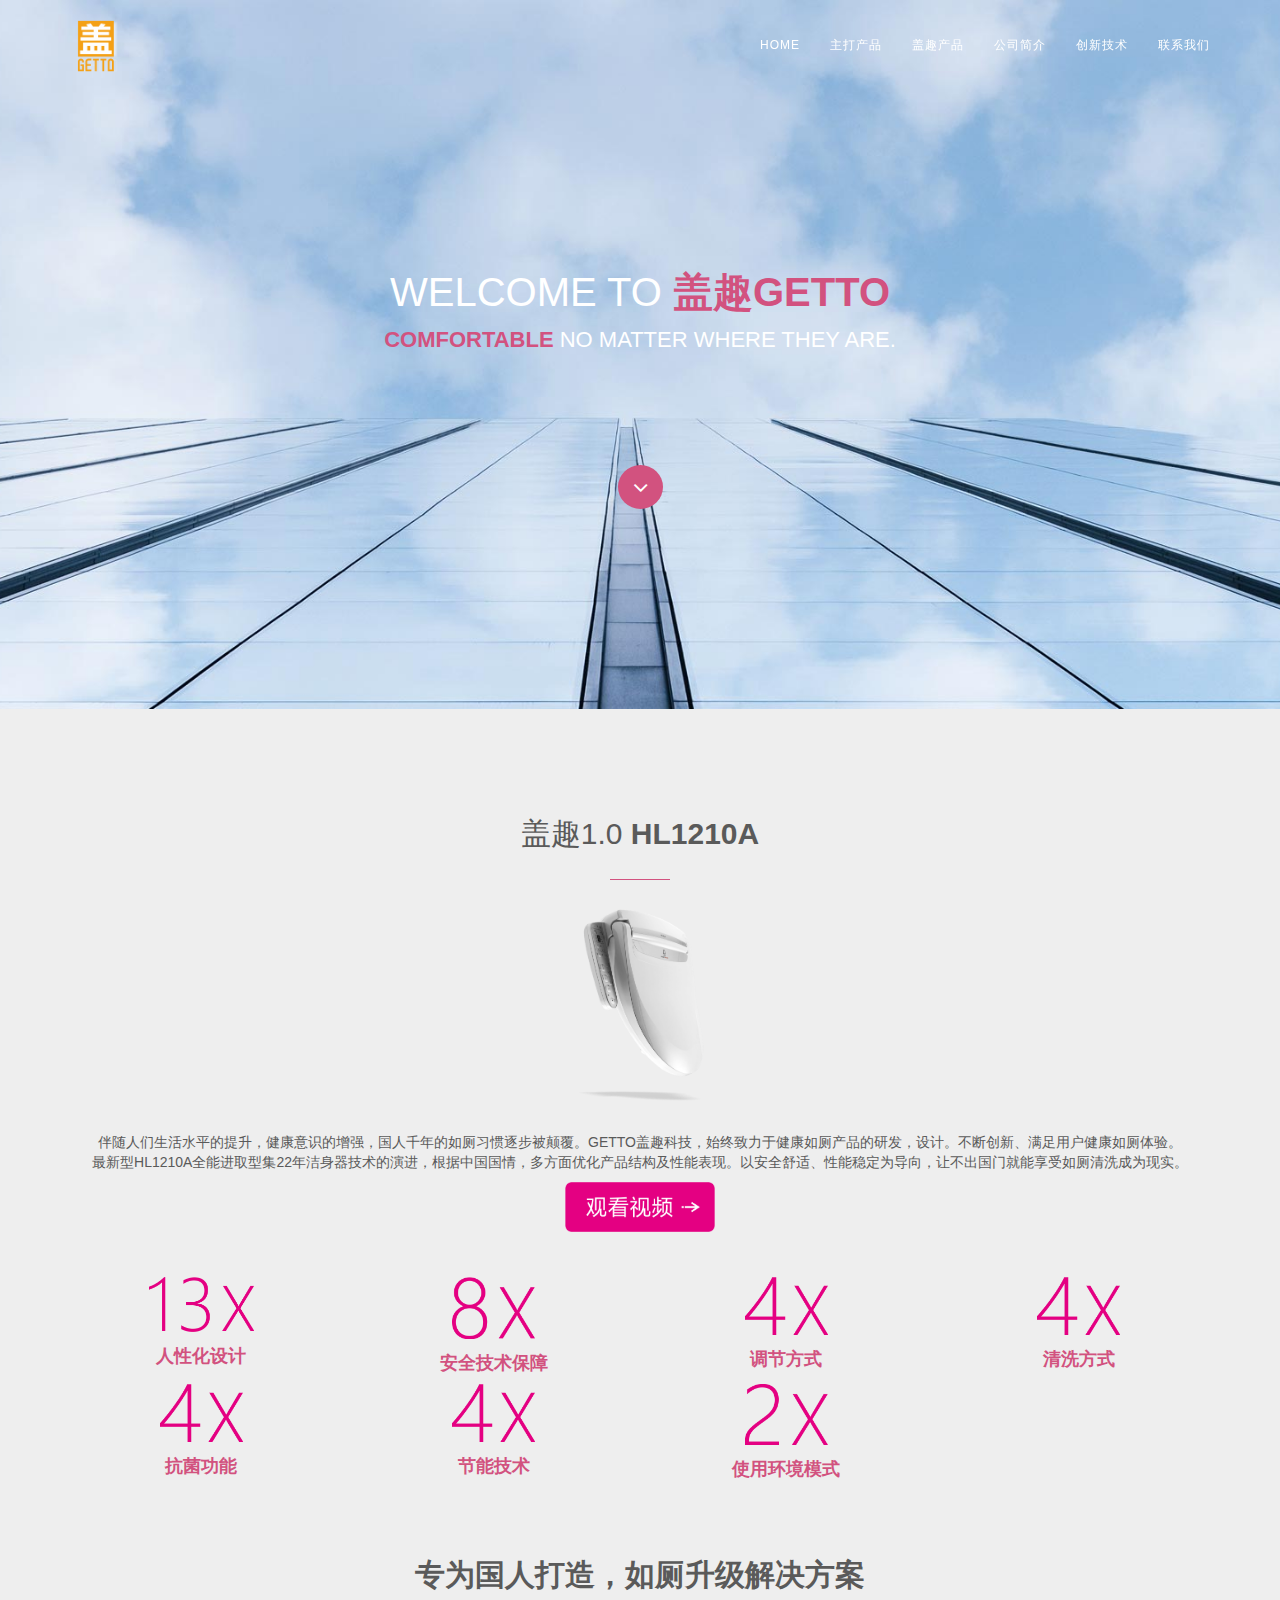
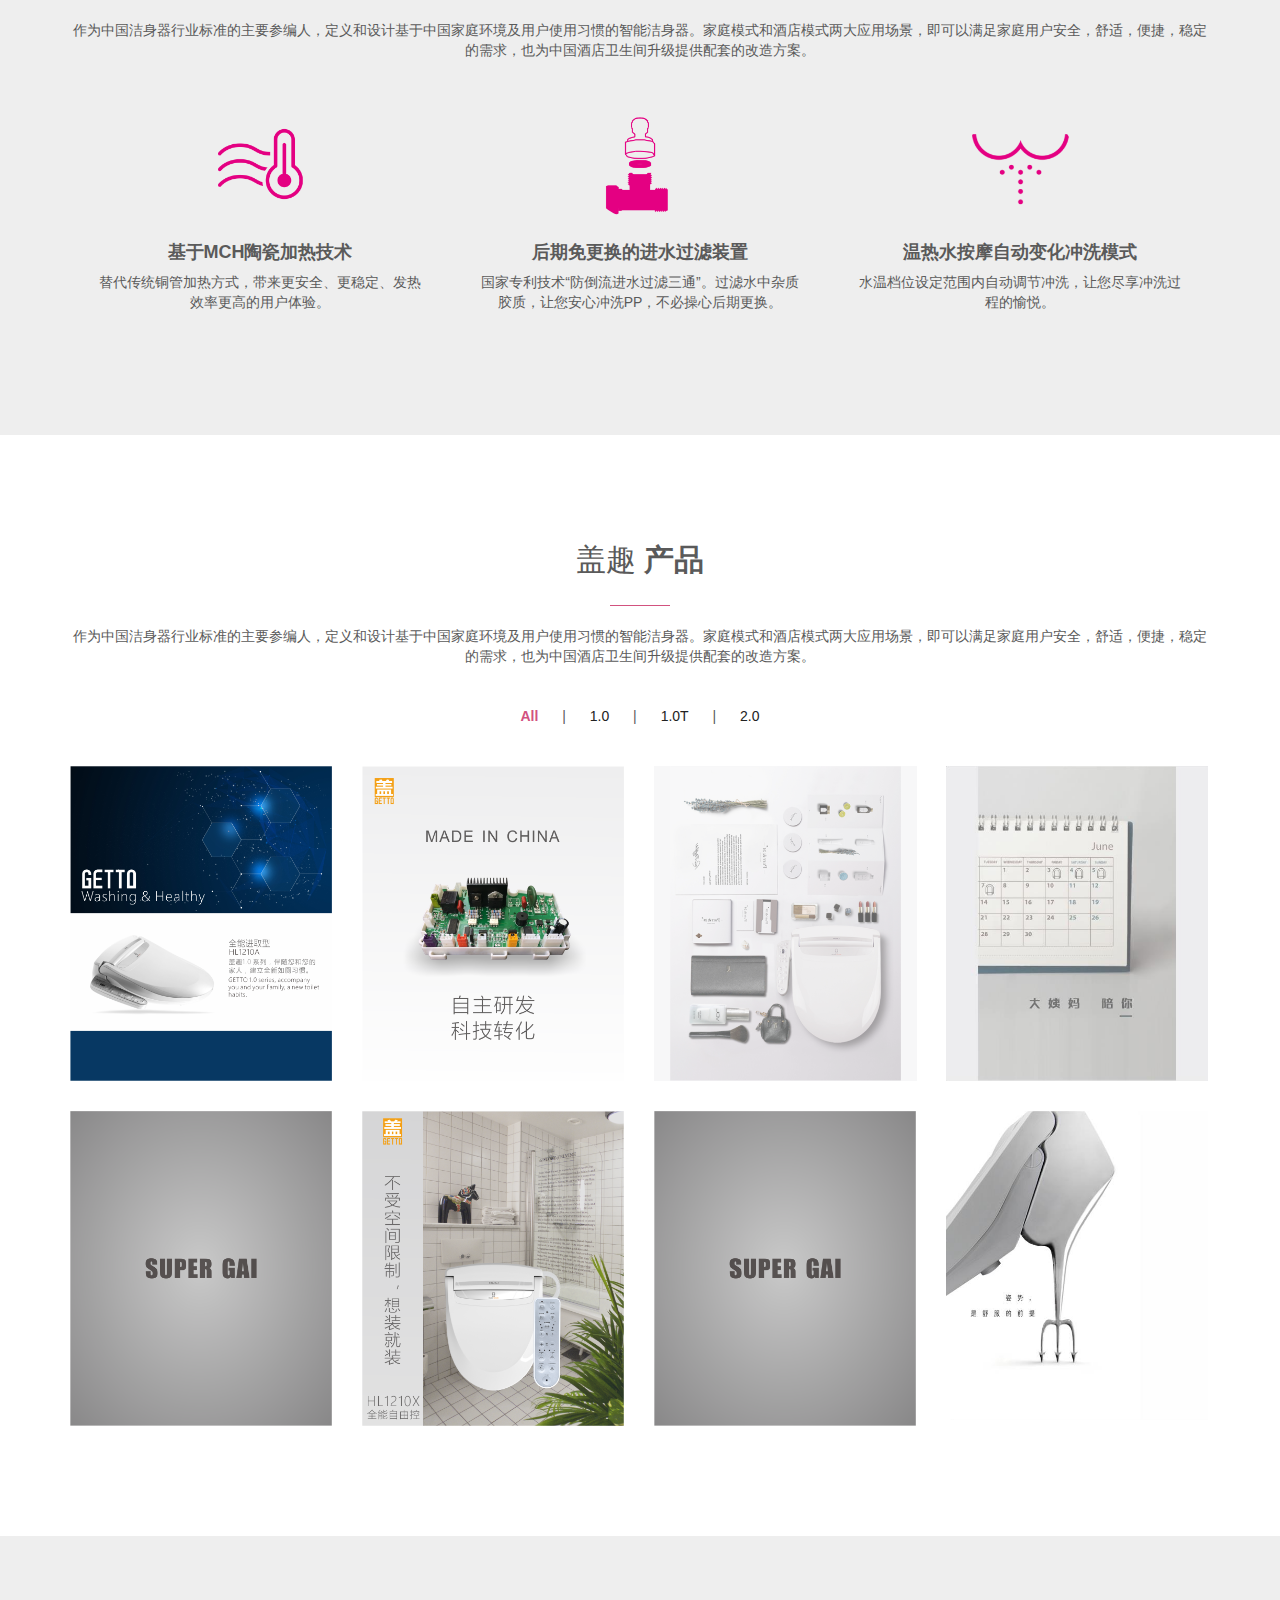
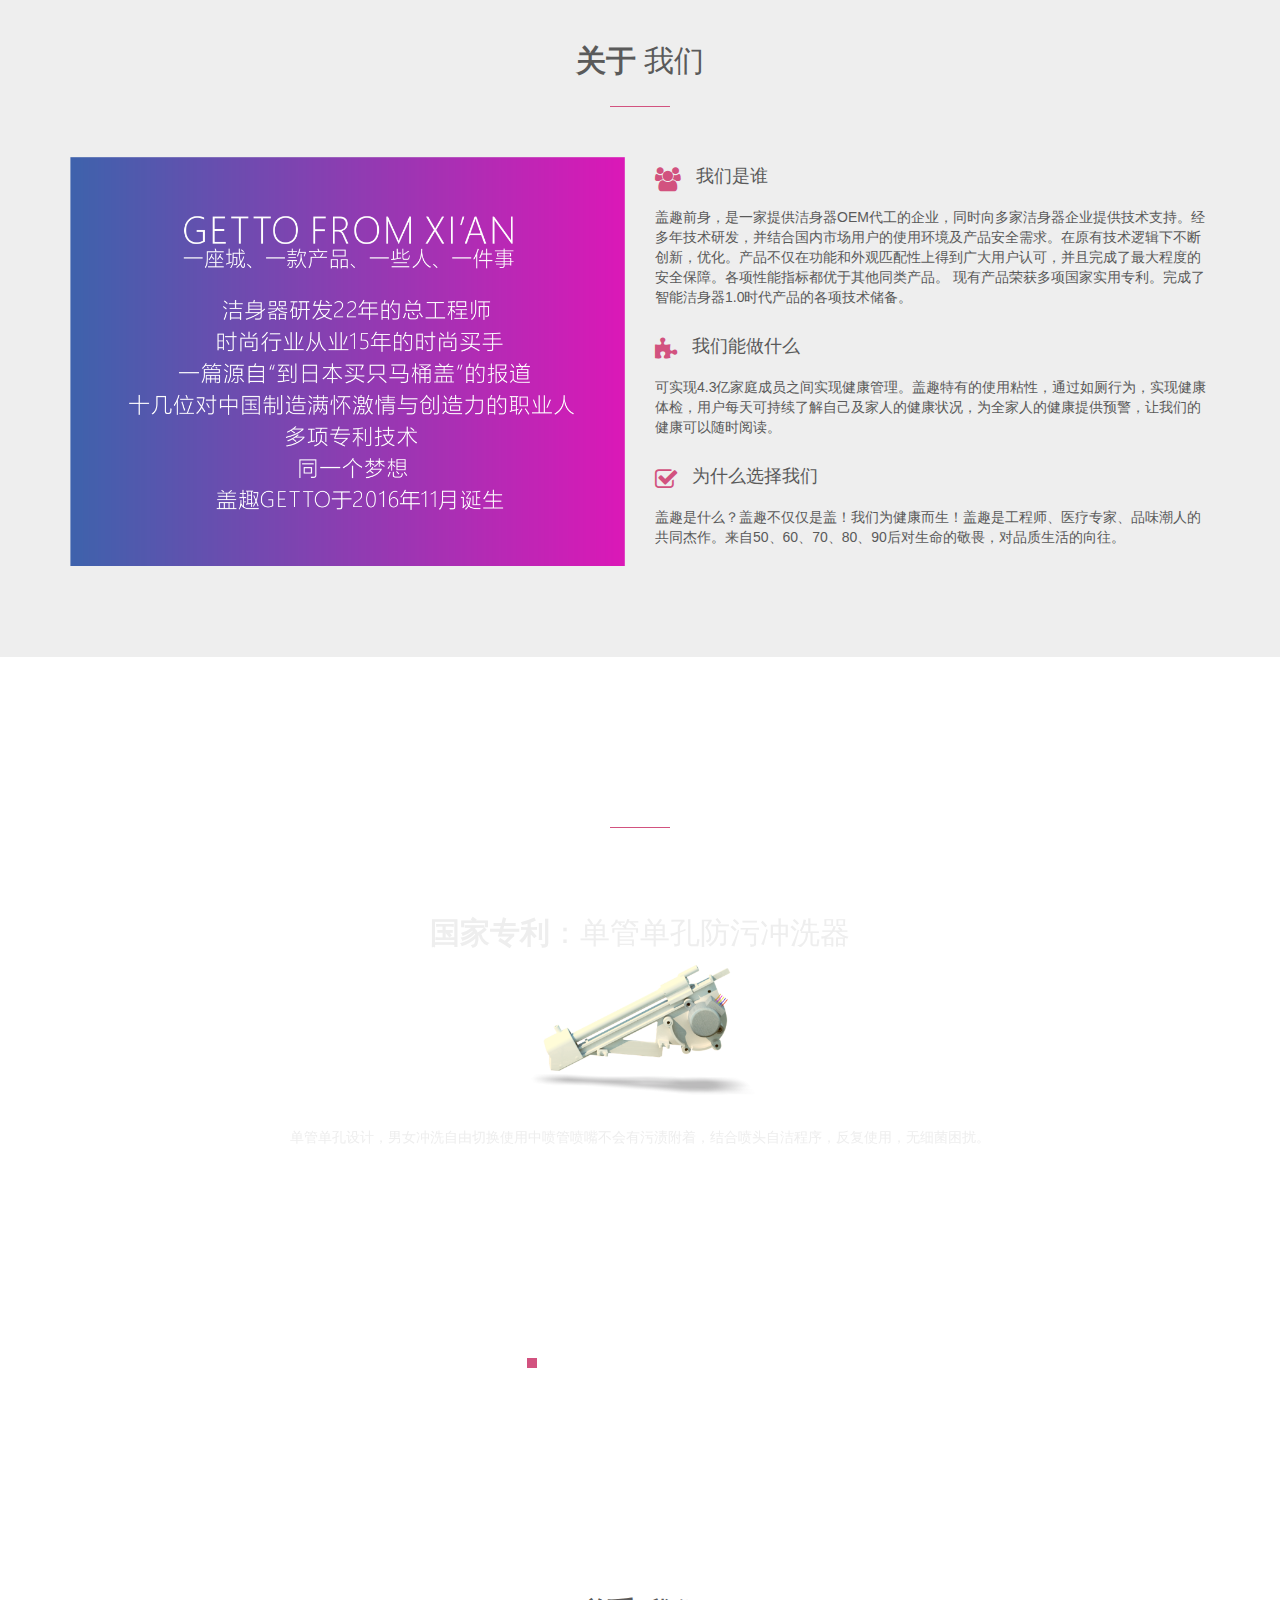
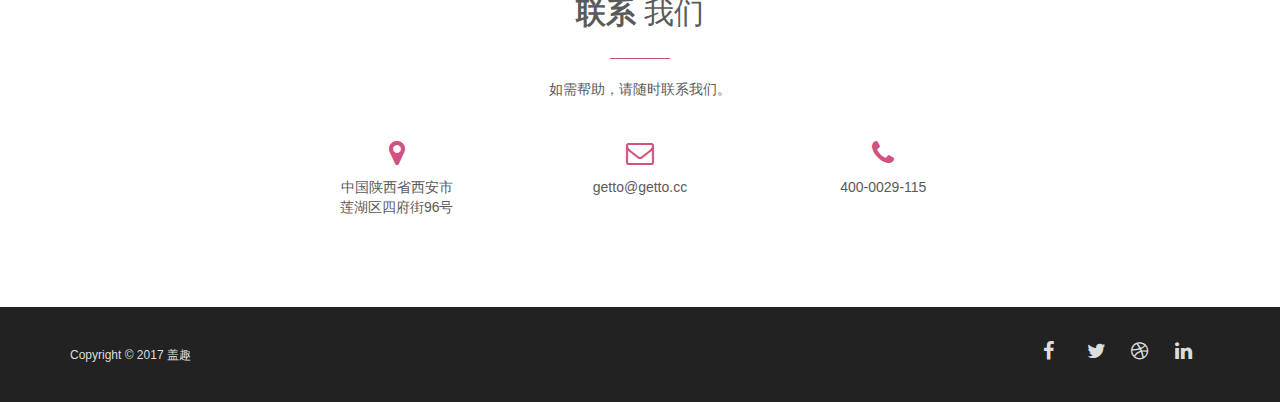
==== commit 1422b0d0: "1.删除team。2.增加toggle菜单点击后跳转。3.修改了手机端显示照片截断的问题" ====
--- a/index.html
+++ b/index.html
@@ -54,7 +54,6 @@
         <li><a href="#services-section" class="page-scroll">主打产品</a></li>
         <li><a href="#works-section" class="page-scroll">盖趣产品</a></li>
         <li><a href="#about-section" class="page-scroll">公司简介</a></li>
-        <li><a href="#team-section" class="page-scroll">团队建设</a></li>
         <li><a href="#testimonials-section" class="page-scroll">创新技术</a></li>
         <li><a href="#contact-section" class="page-scroll">联系我们</a></li>
       </ul>
@@ -314,89 +313,18 @@
       <div class="col-md-6"> <img src="img/about1.png" class="img-responsive"> </div>
       <div class="col-md-6">
         <div class="about-text"> <i class="fa fa-users"></i>
-          <h4>Who We Are</h4>
+          <h4>我们是谁</h4>
           <p>盖趣前身，是一家提供洁身器OEM代工的企业，同时向多家洁身器企业提供技术支持。经多年技术研发，并结合国内市场用户的使用环境及产品安全需求。在原有技术逻辑下不断创新，优化。产品不仅在功能和外观匹配性上得到广大用户认可，并且完成了最大程度的安全保障。各项性能指标都优于其他同类产品。
       现有产品荣获多项国家实用专利。完成了智能洁身器1.0时代产品的各项技术储备。</p>
           <i class="fa fa-puzzle-piece"></i>
-          <h4>What We Do</h4>
+          <h4>我们能做什么</h4>
           <p>可实现4.3亿家庭成员之间实现健康管理。盖趣特有的使用粘性，通过如厕行为，实现健康体检，用户每天可持续了解自己及家人的健康状况，为全家人的健康提供预警，让我们的健康可以随时阅读。</p>
           <i class="fa fa-check-square-o"></i>
-          <h4>Why Choose Us</h4>
+          <h4>为什么选择我们</h4>
           <p>盖趣是什么？盖趣不仅仅是盖！我们为健康而生！盖趣是工程师、医疗专家、品味潮人的共同杰作。来自50、60、70、80、90后对生命的敬畏，对品质生活的向往。</p>
         </div>
       </div>
     </div>
-  </div>
-</div>
-
-<!-- Team Section -->
-<div id="team-section" class="text-center">
-  <div class="container">
-    <div class="section-title center">
-      <h2>Meet the <strong>团队</strong></h2>
-      <hr>
-    </div>
-    <div id="row">
-      <div class="col-md-4 col-sm-6 team">
-        <div class="thumbnail"> <img src="img/team/01.jpg" alt="..." class="img-circle team-img">
-          <div class="caption">
-            <h3>刘军 先生</h3>
-            <p>总工程师</p>
-            <p>感言</p>
-          </div>
-        </div>
-      </div>
-      <div class="col-md-4 col-sm-6 team">
-        <div class="thumbnail"> <img src="img/team/02.jpg" alt="..." class="img-circle team-img">
-          <div class="caption">
-            <h3>刘海波 先生</h3>
-            <p>CEO</p>
-            <p>感言</p>
-          </div>
-        </div>
-      </div>
-      <div class="col-md-4 col-sm-6 team">
-        <div class="thumbnail"> <img src="img/team/03.jpg" alt="..." class="img-circle team-img">
-          <div class="caption">
-            <h3>某某 先生</h3>
-            <p>CTO</p>
-            <p>感言</p>
-          </div>
-        </div>
-      </div>
-    </div>
-
-
-    <div id="row">
-      <div class="col-md-4 col-sm-6 team">
-        <div class="thumbnail"> <img src="img/team/01.jpg" alt="..." class="img-circle team-img">
-          <div class="caption">
-            <h3>某某 先生</h3>
-            <p>某某</p>
-            <p>感言</p>
-          </div>
-        </div>
-      </div>
-      <div class="col-md-4 col-sm-6 team">
-        <div class="thumbnail"> <img src="img/team/02.jpg" alt="..." class="img-circle team-img">
-          <div class="caption">
-            <h3>某某 先生</h3>
-            <p>某某</p>
-            <p>感言</p>
-          </div>
-        </div>
-      </div>
-      <div class="col-md-4 col-sm-6 team">
-        <div class="thumbnail"> <img src="img/team/03.jpg" alt="..." class="img-circle team-img">
-          <div class="caption">
-            <h3>某某 先生</h3>
-            <p>某某</p>
-            <p>感言</p>
-          </div>
-        </div>
-      </div>
-    </div>
-
   </div>
 </div>
 
--- a/css/style.css
+++ b/css/style.css
@@ -635,7 +635,7 @@
 	margin-bottom: 30px;
 }
 .portfolio-item .hover-bg {
-	height: 260px;
+	/*height: 260px;*/
 	overflow: hidden;
 	position: relative;
 }
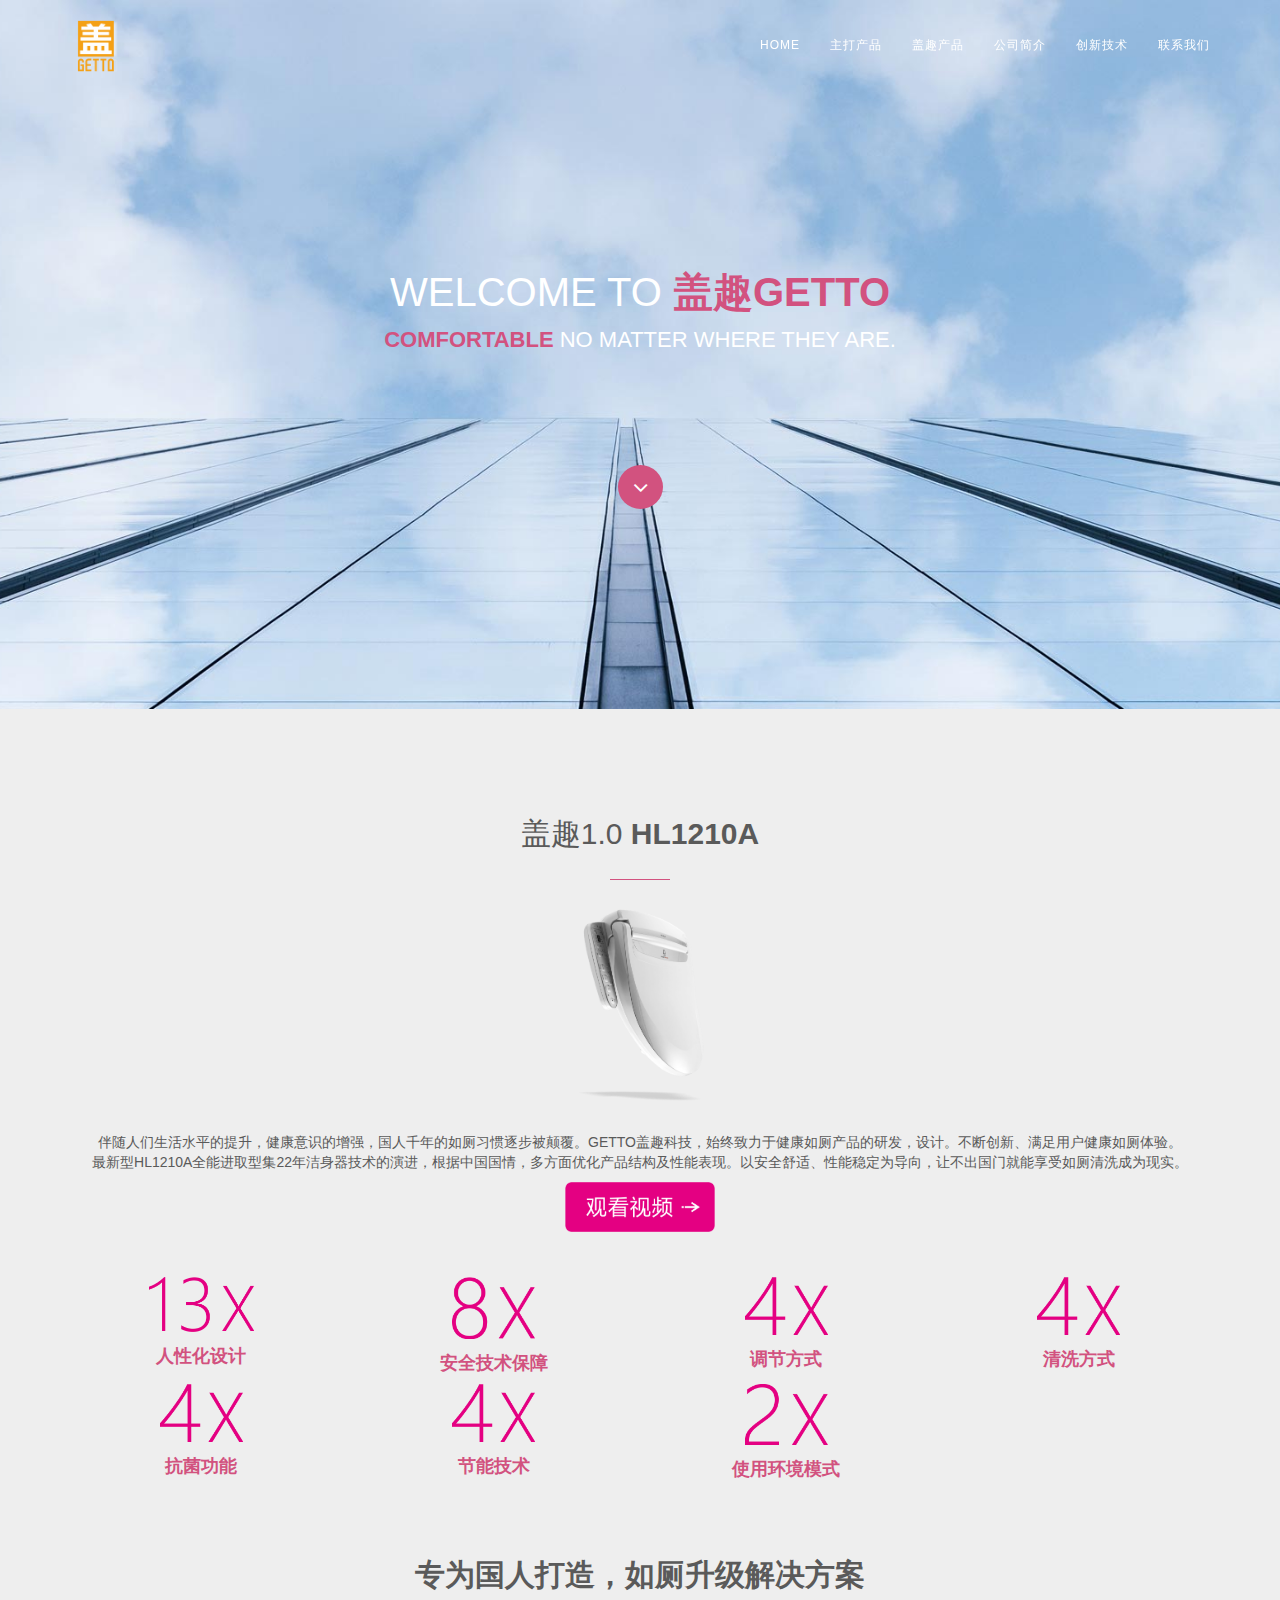
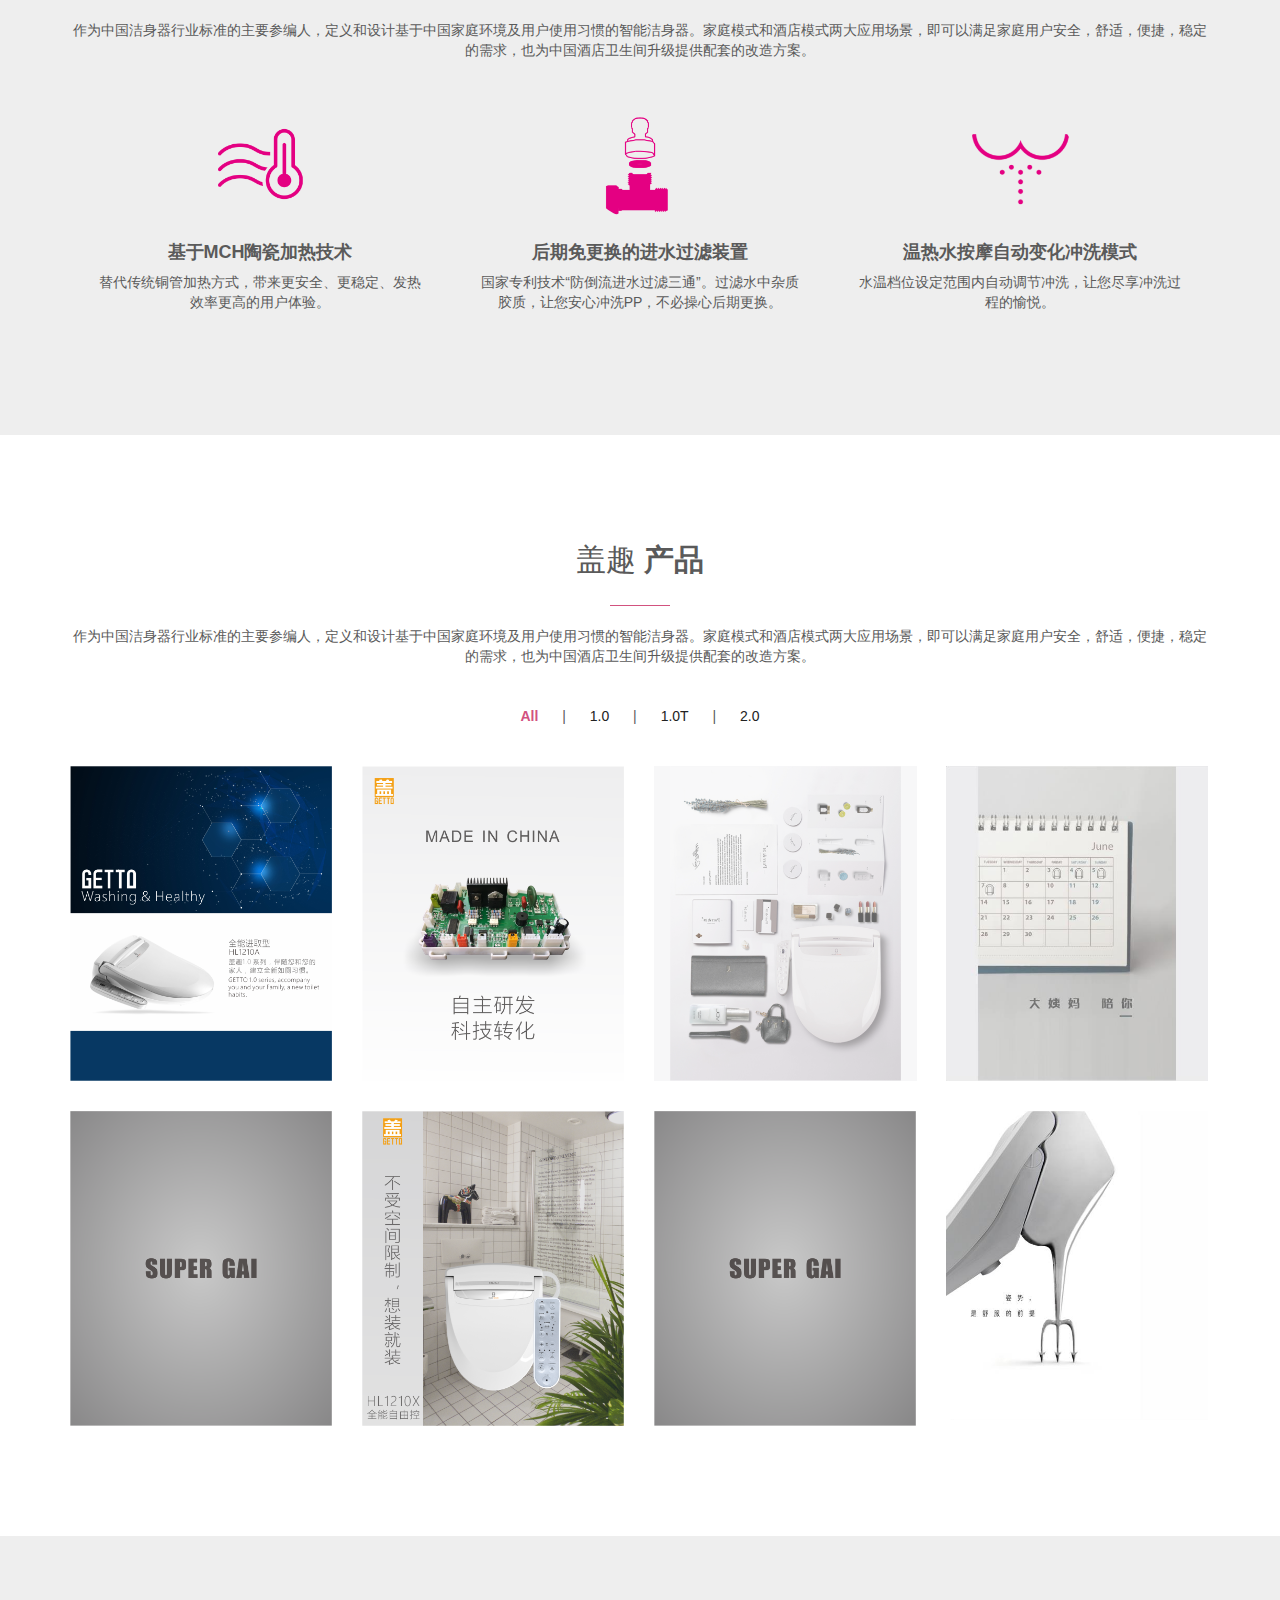
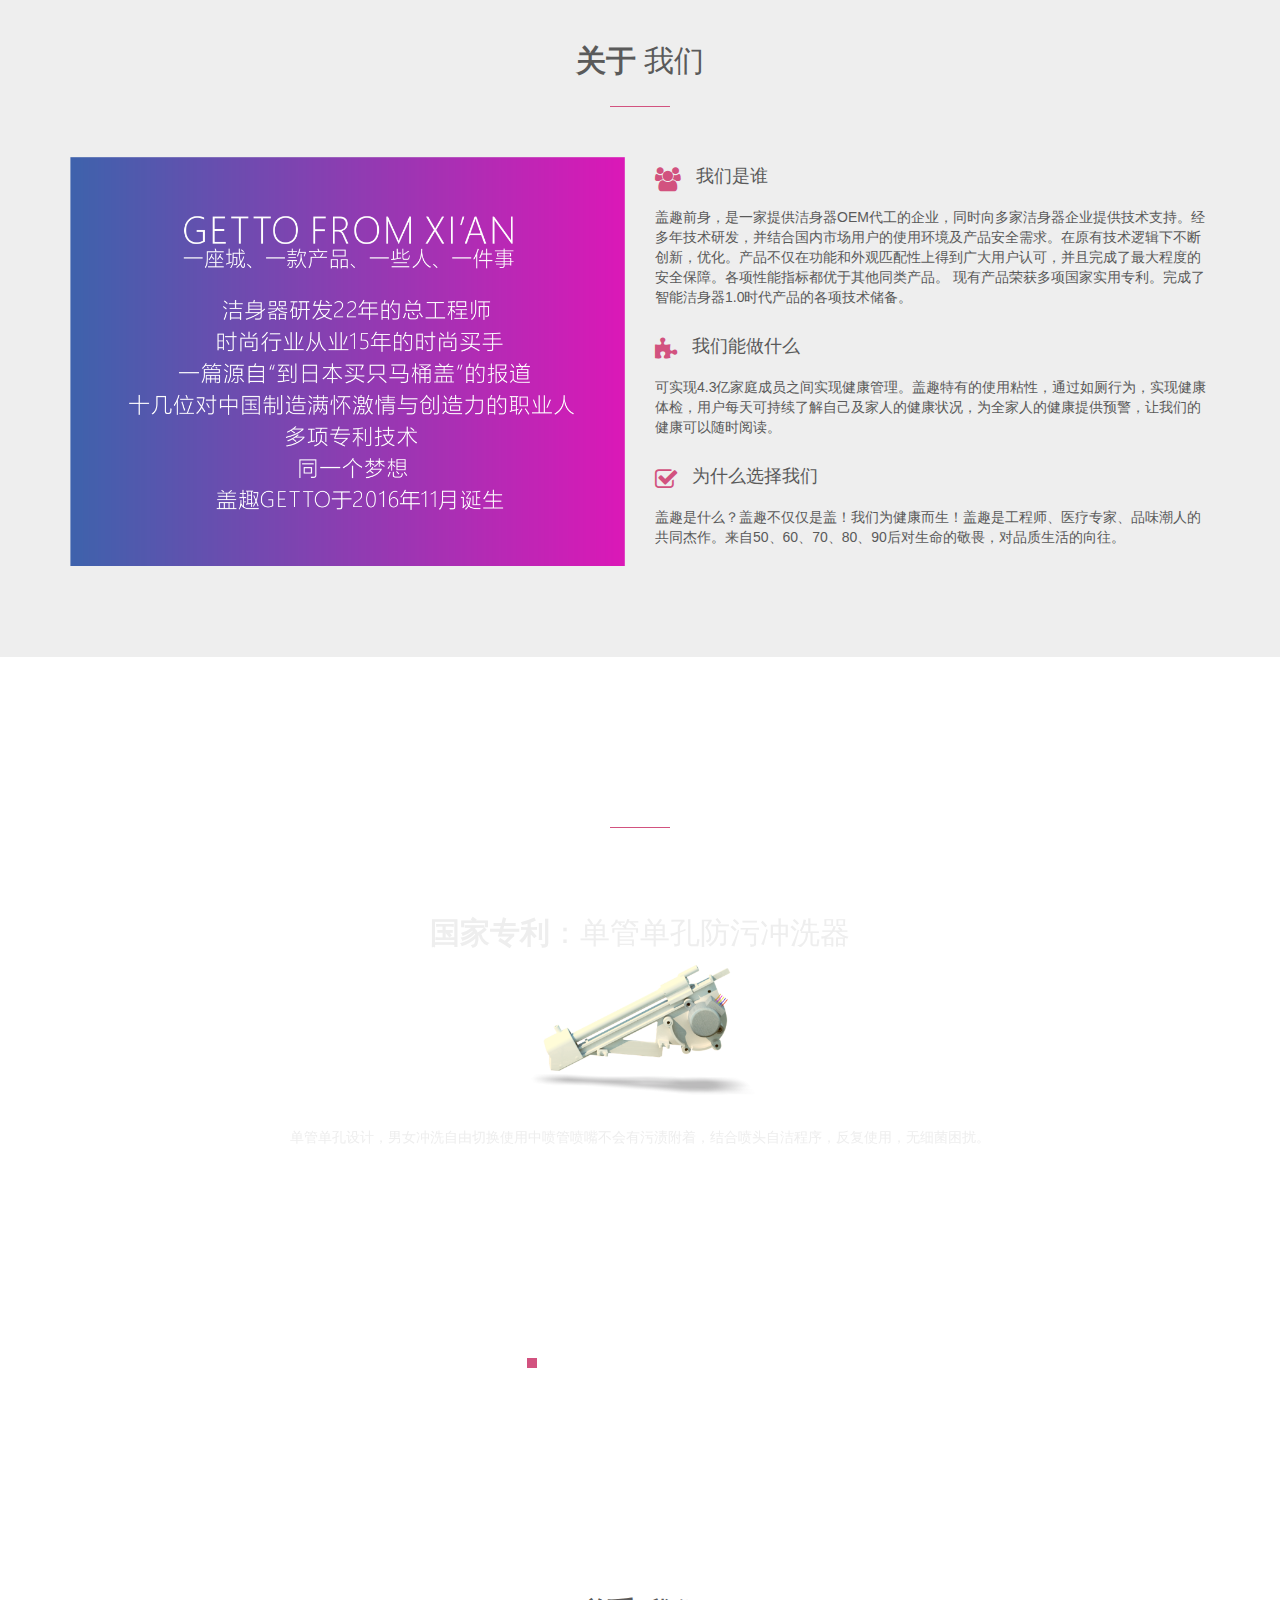
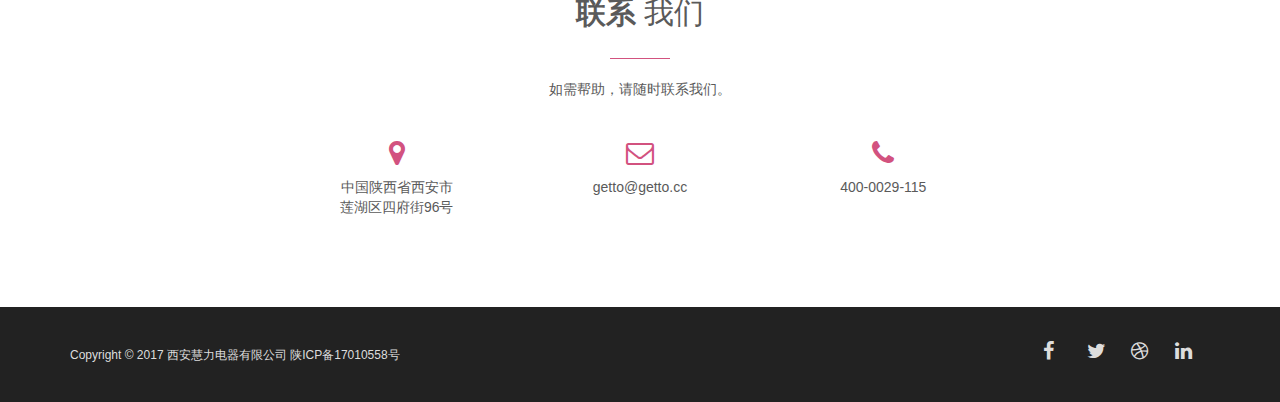
==== commit a92d72d6: "修改footer公司名" ====
--- a/index.html
+++ b/index.html
@@ -3,7 +3,7 @@
 <head>
 <meta charset="utf-8">
 <meta name="viewport" content="width=device-width, initial-scale=1">
-<title>盖趣GETTO</title>
+<title>慧力电器</title>
 <meta name="description" content="">
 <meta name="author" content="">
 
@@ -423,7 +423,7 @@
 <nav id="footer">
   <div class="container">
     <div class="pull-left fnav">
-      <p>Copyright &copy; 2017 盖趣</p>
+      <p>Copyright &copy; 2017 西安慧力电器有限公司 陕ICP备17010558号</p>
     </div>
     <div class="pull-right fnav">
       <ul class="footer-social">
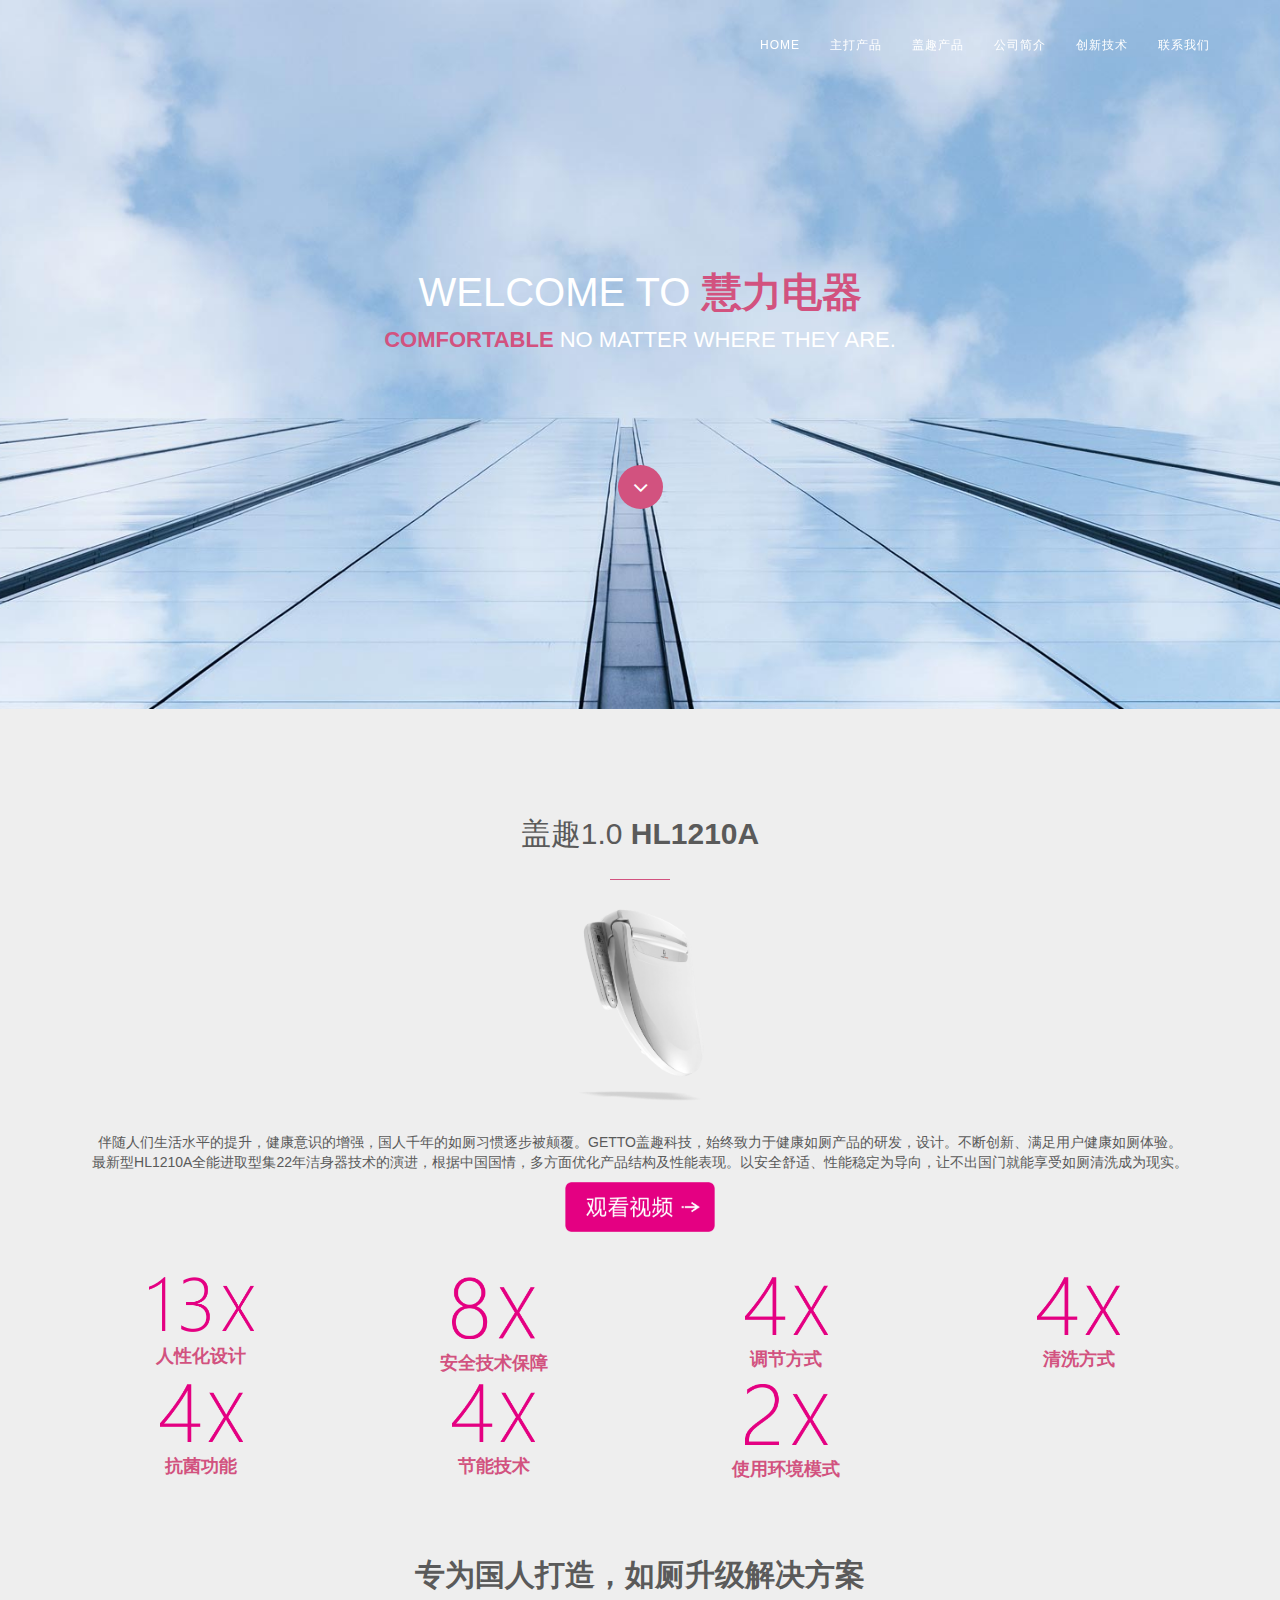
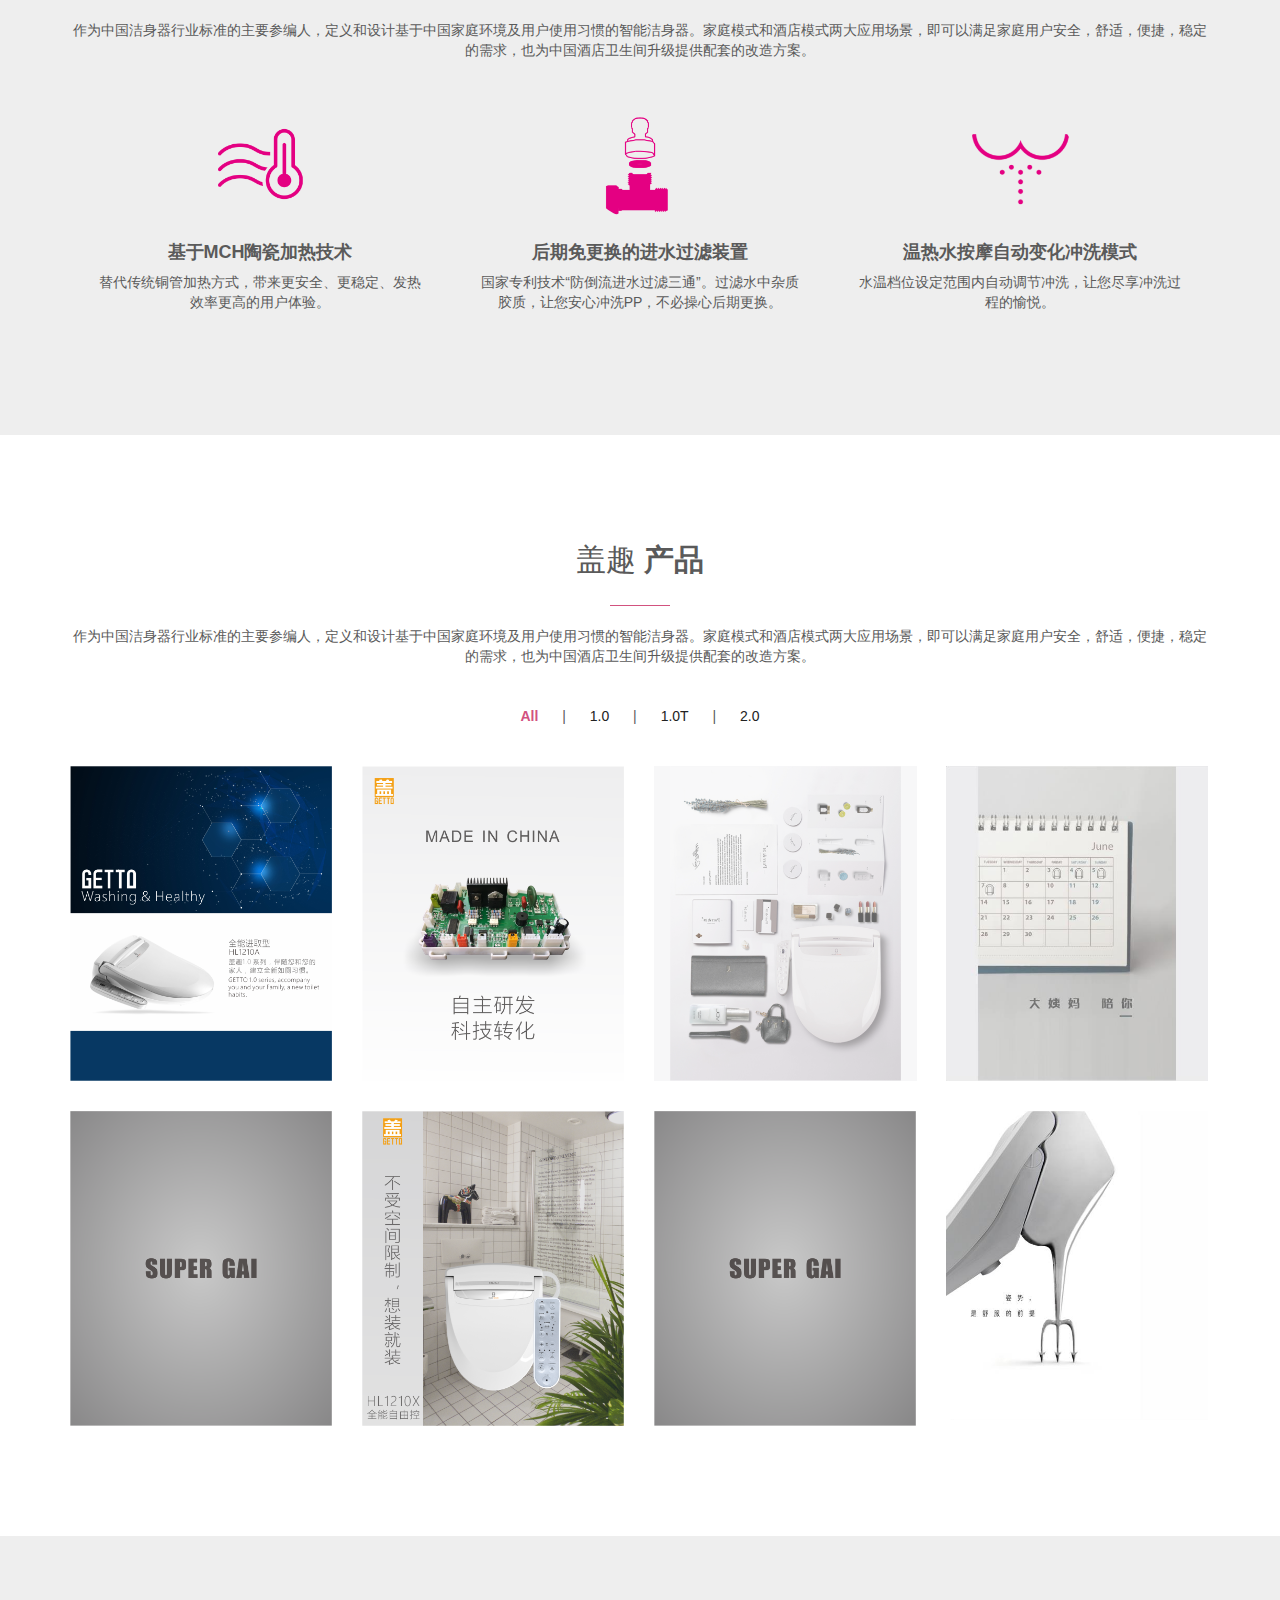
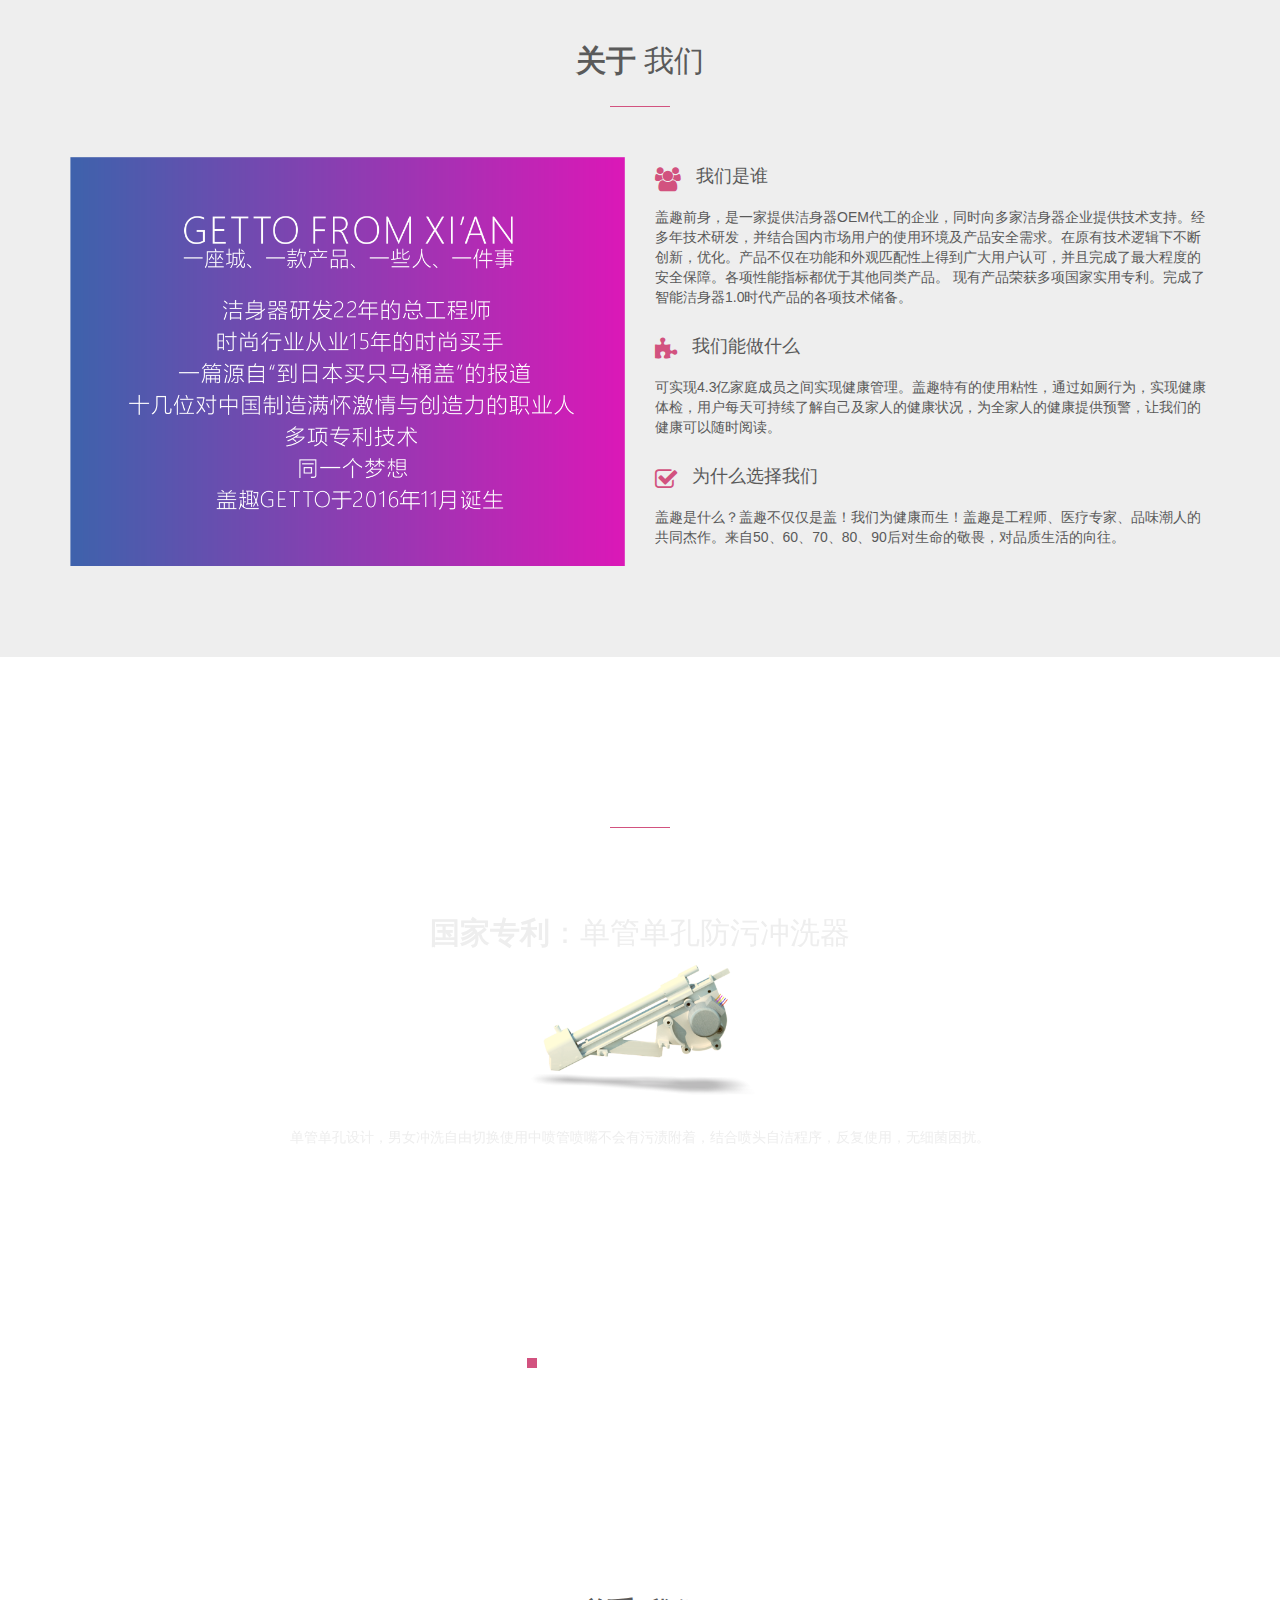
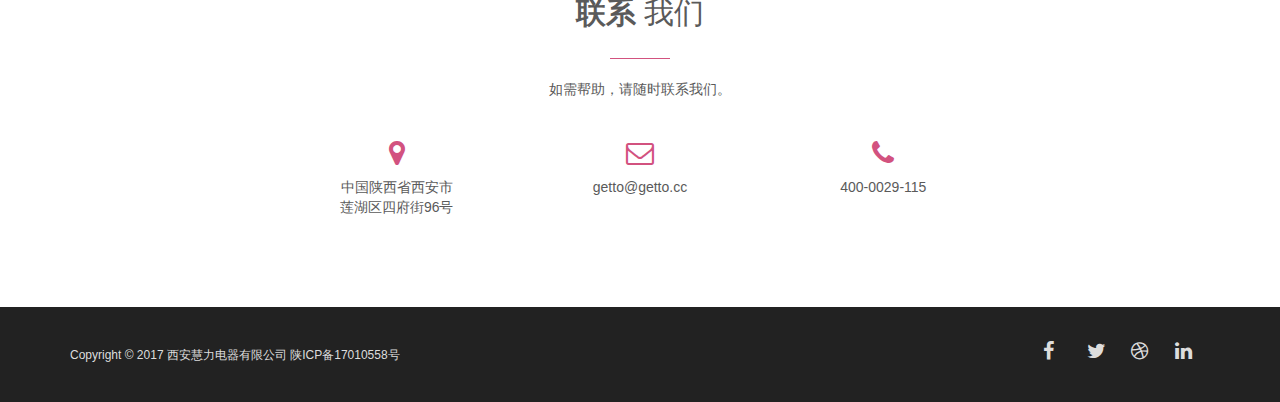
==== commit 9760b779: "修改页面，初审需要" ====
--- a/index.html
+++ b/index.html
@@ -45,7 +45,10 @@
     <!-- Brand and toggle get grouped for better mobile display -->
     <div class="navbar-header">
       <button type="button" class="navbar-toggle collapsed" data-toggle="collapse" data-target="#bs-example-navbar-collapse-1"> <span class="sr-only">Toggle navigation</span> <span class="icon-bar"></span> <span class="icon-bar"></span> <span class="icon-bar"></span> </button>
-      <a style="display:inline-block;" href="index.html"><img src="img/logo.png" class="img-responsive" height="60" width="56" ></a></div>
+      <!-- <a style="display:inline-block;" href="index.html">
+        <img src="img/logo.png" class="img-responsive" height="60" width="56" >
+      </a> -->
+    </div>
     
     <!-- Collect the nav links, forms, and other content for toggling -->
     <div class="collapse navbar-collapse" id="bs-example-navbar-collapse-1">
@@ -66,7 +69,8 @@
 <!-- Header -->
 <header class="text-center" name="home">
   <div class="intro-text">
-    <h1>Welcome to <strong><span class="color">盖趣GETTO</span></strong></h1>
+    <!-- <h1>Welcome to <strong><span class="color">盖趣GETTO</span></strong></h1> -->
+    <h1>Welcome to <strong><span class="color">慧力电器</span></strong></h1>
     <p><strong><span class="color">COMFORTABLE</span></strong> NO MATTER WHERE THEY ARE.</p>
     <a href="#services-section" class="fa fa-angle-down page-scroll"> </a> </div>
 </header>
